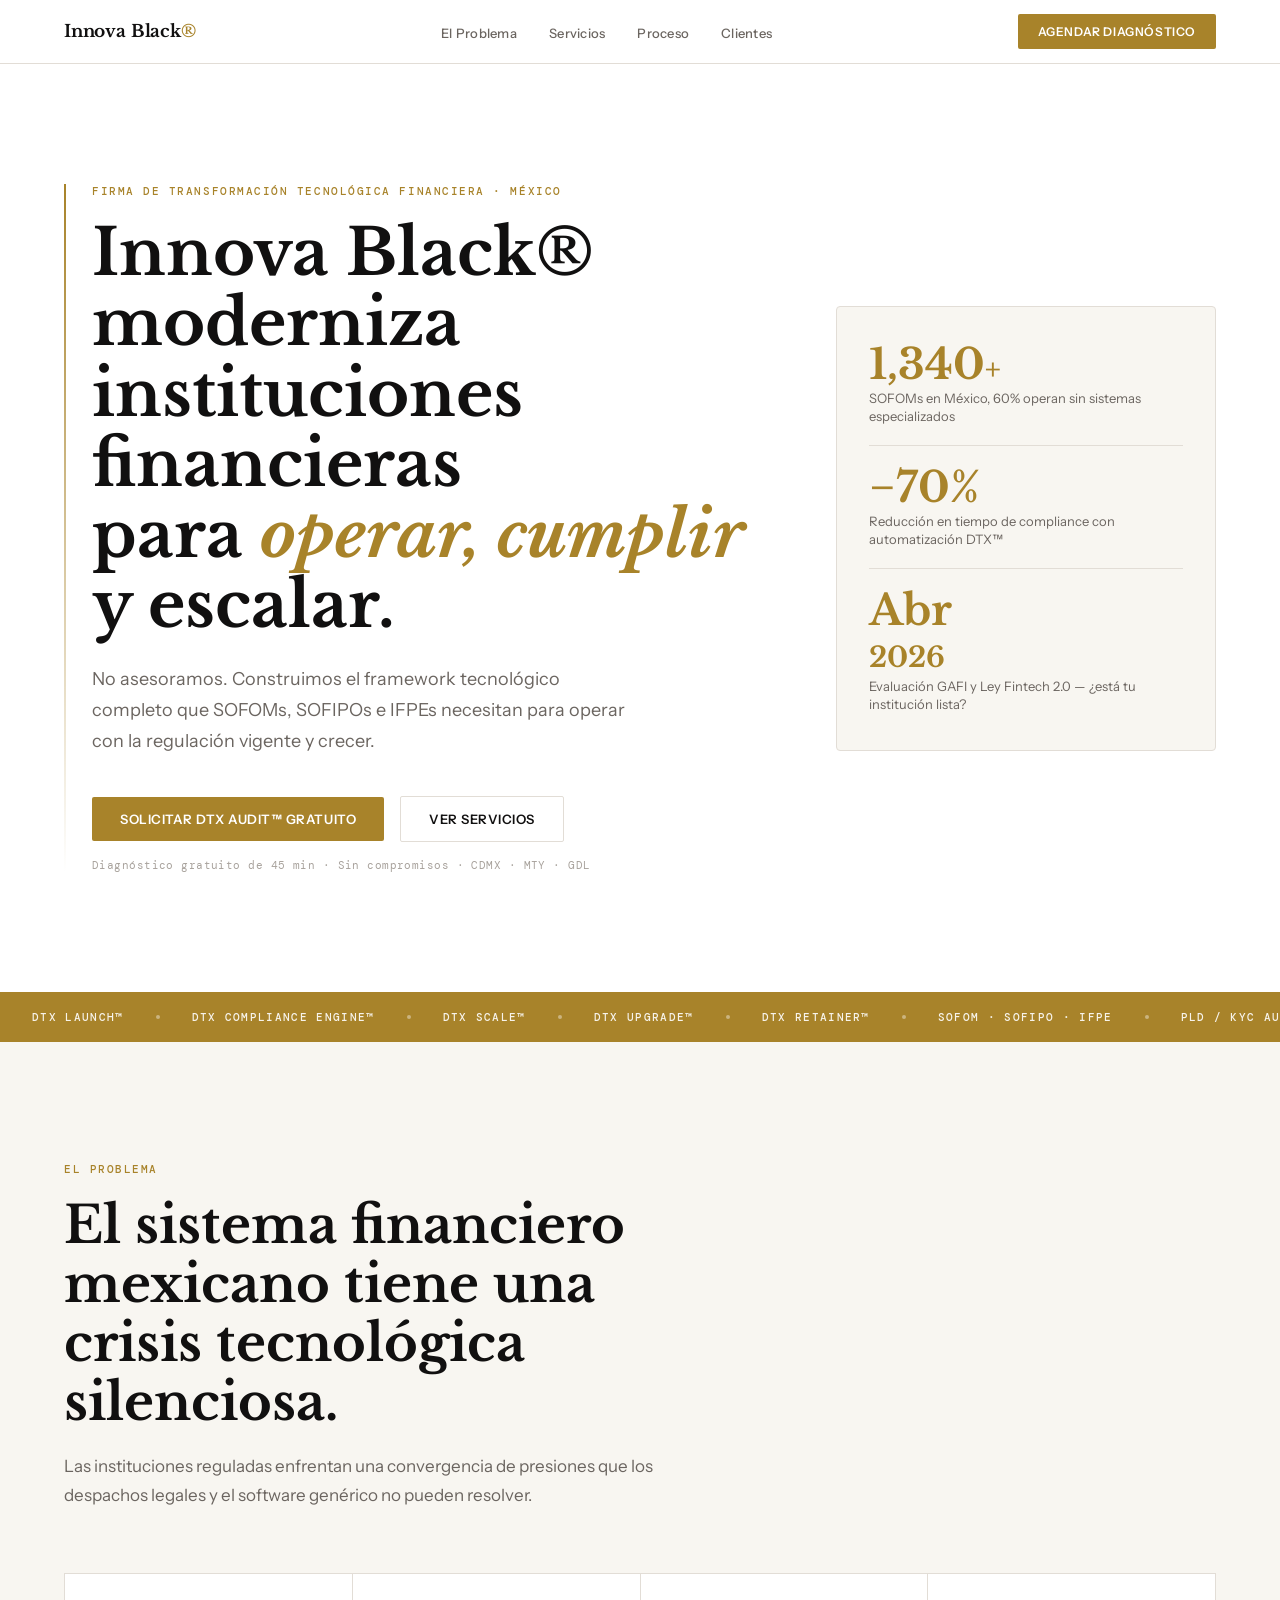
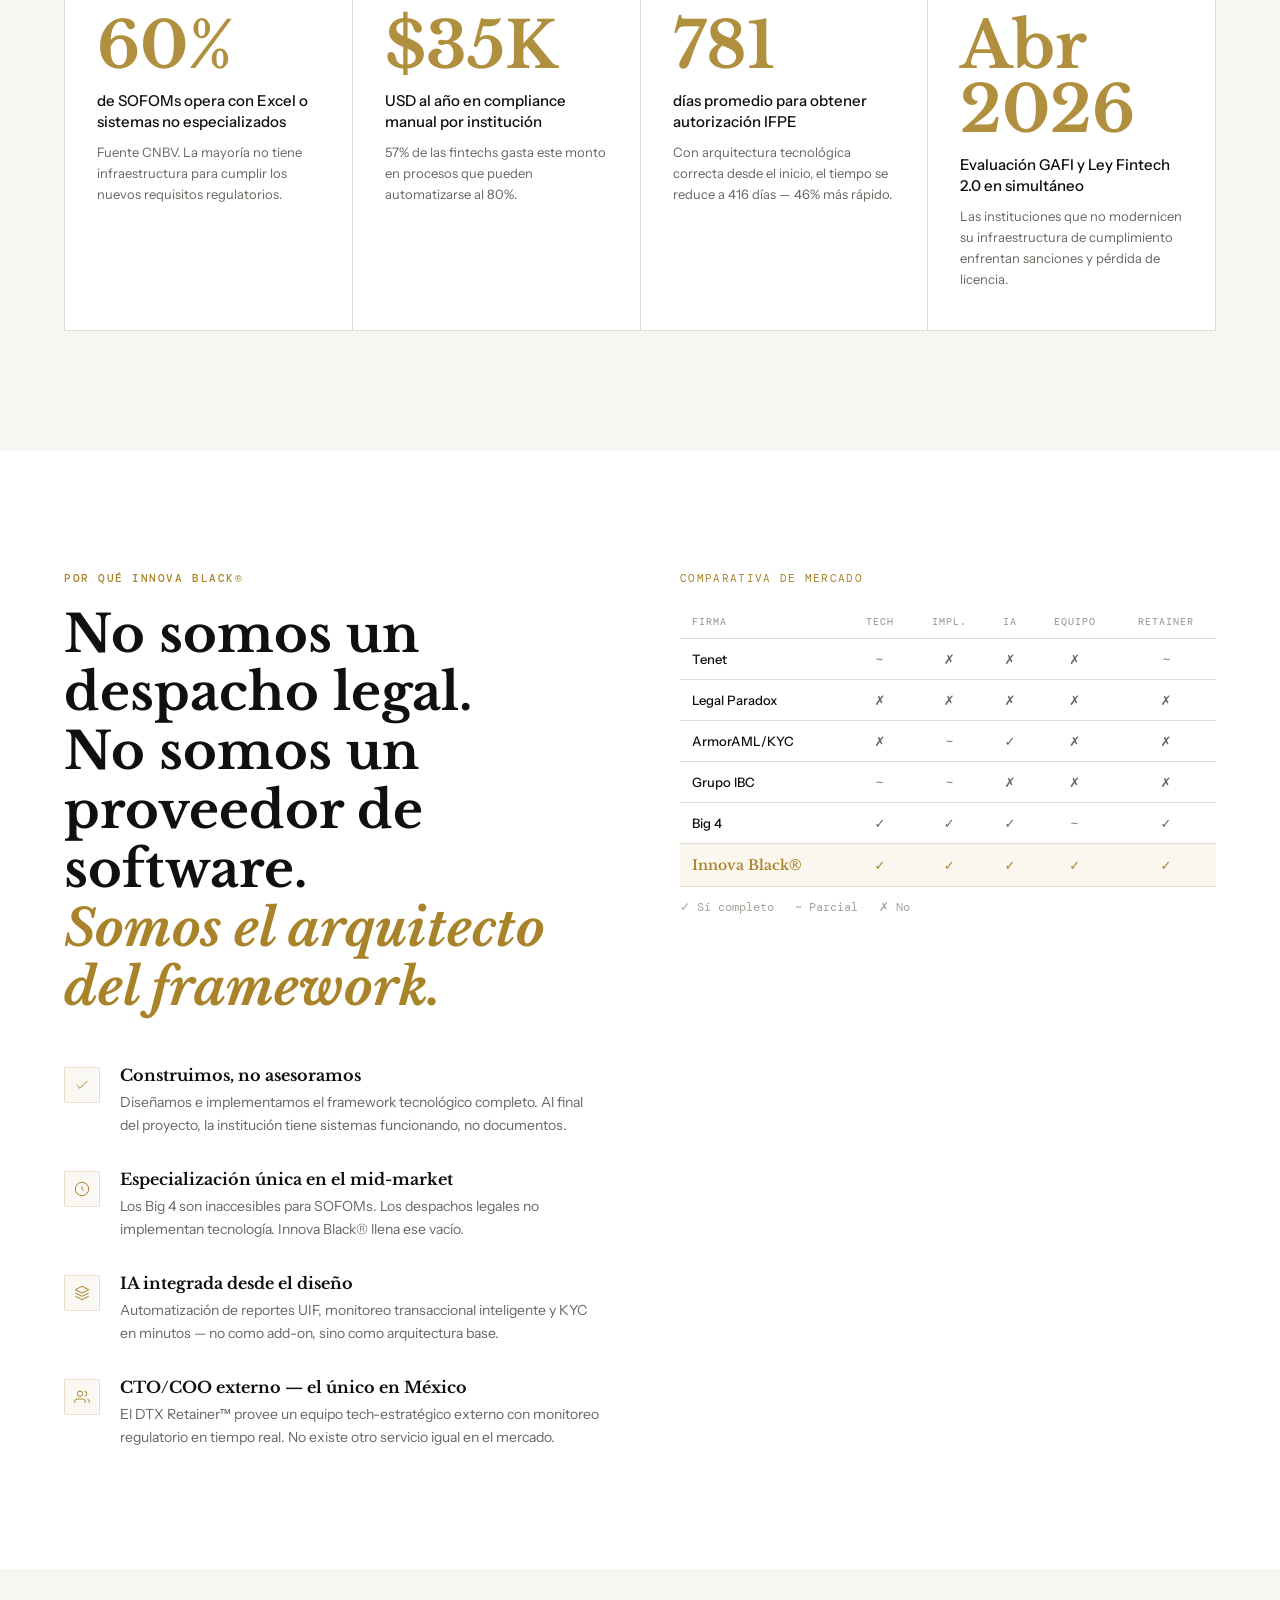
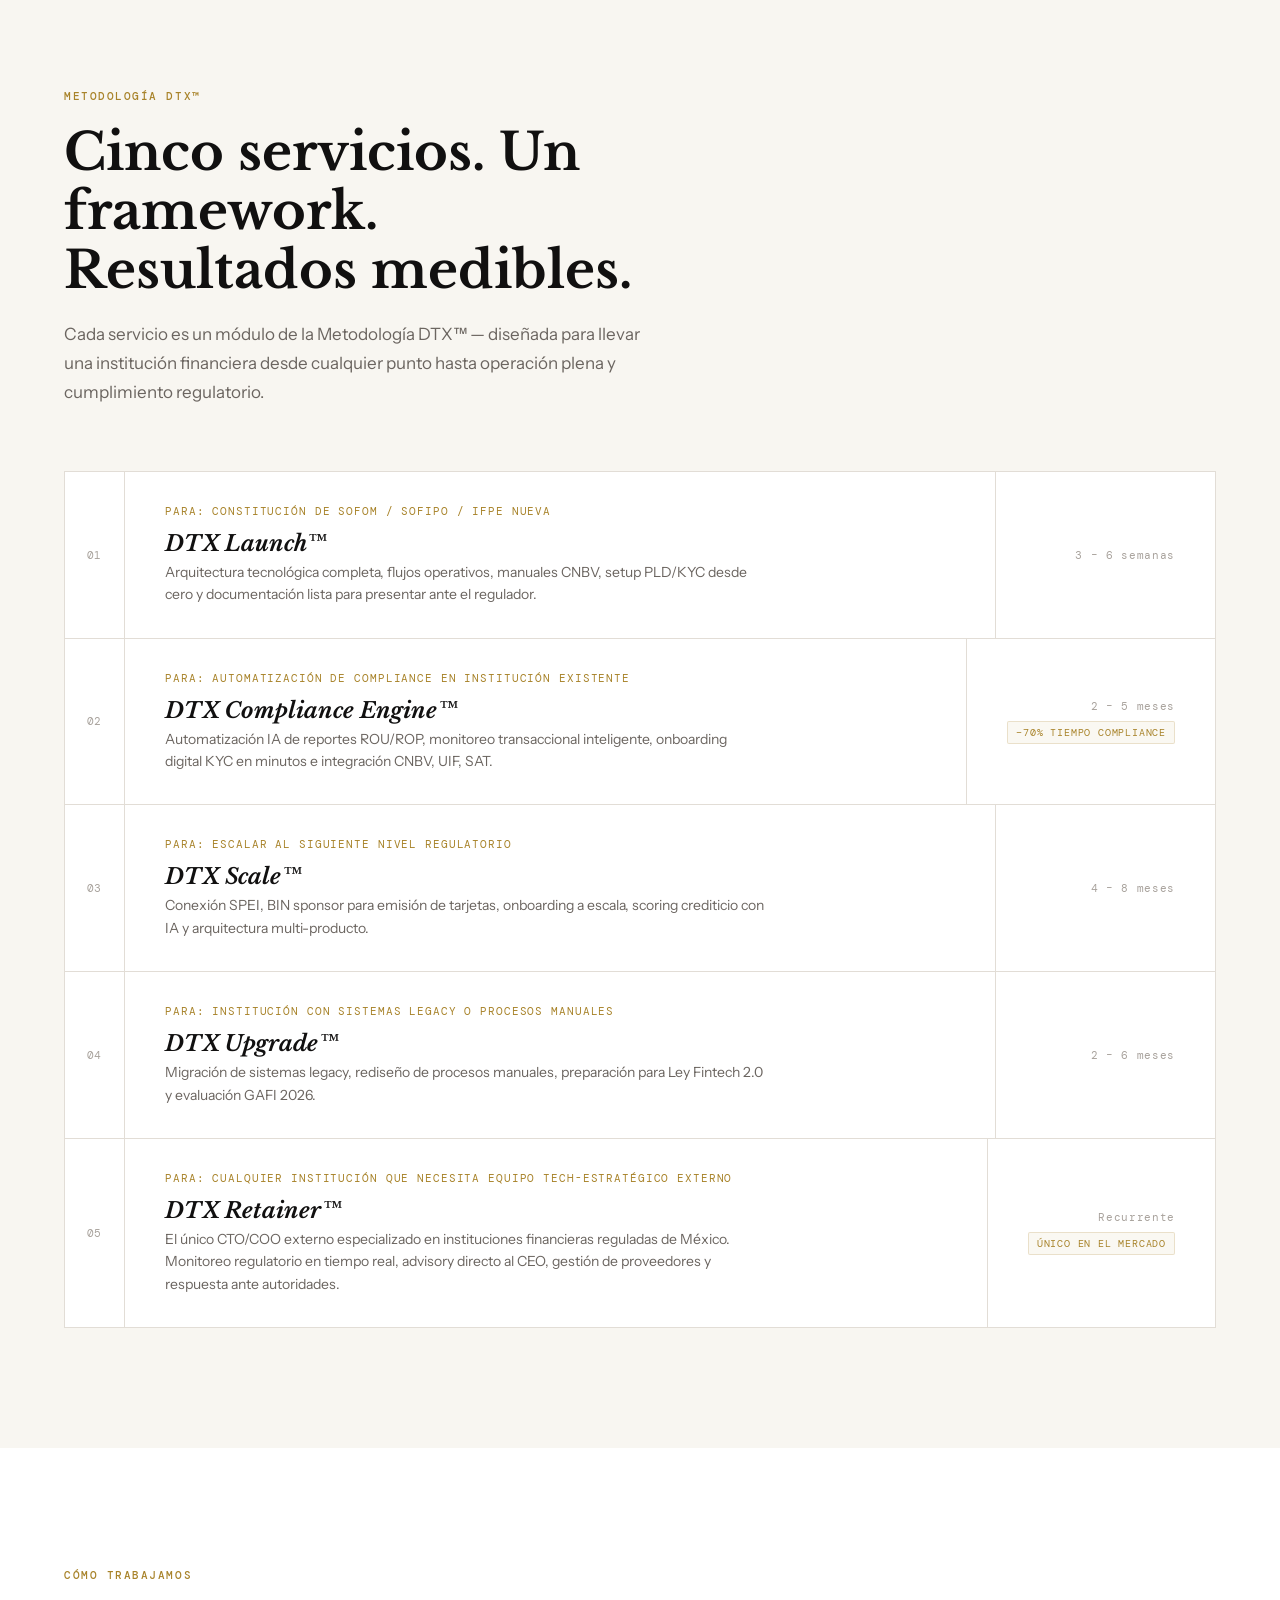
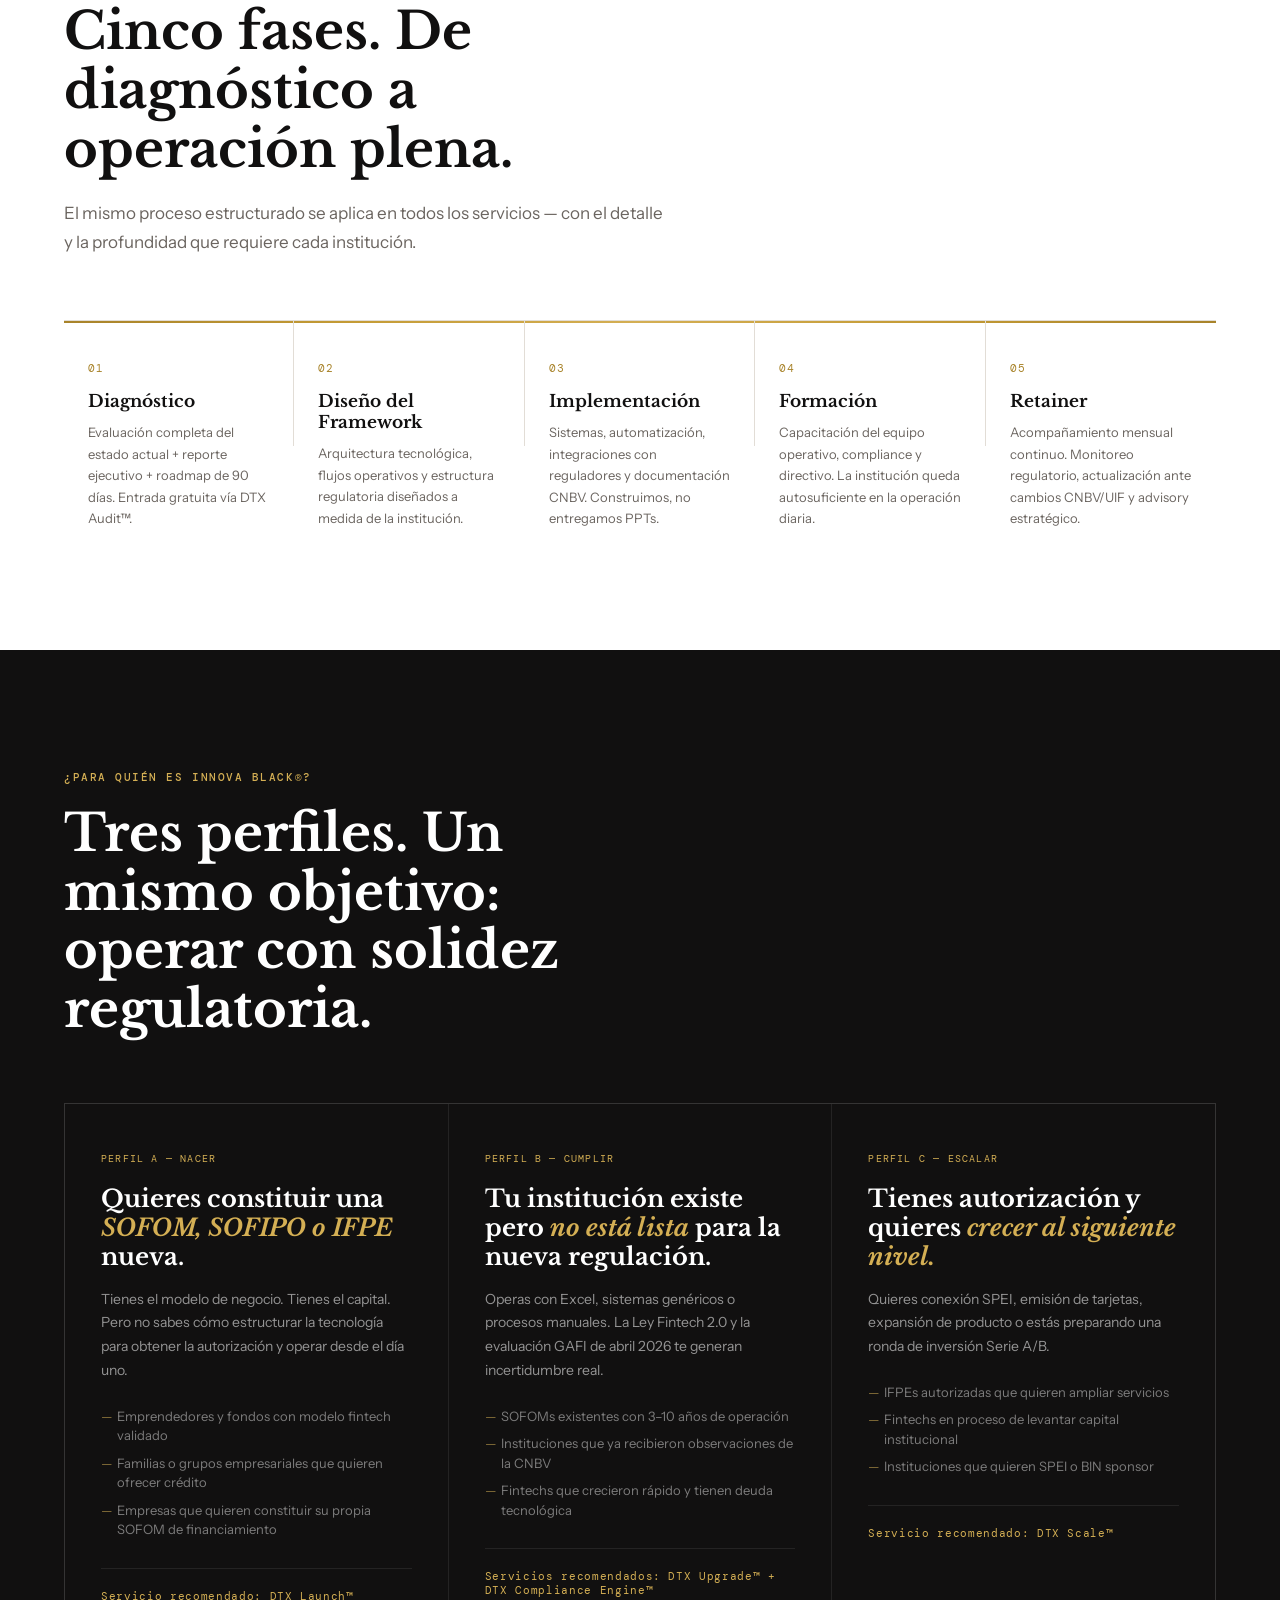
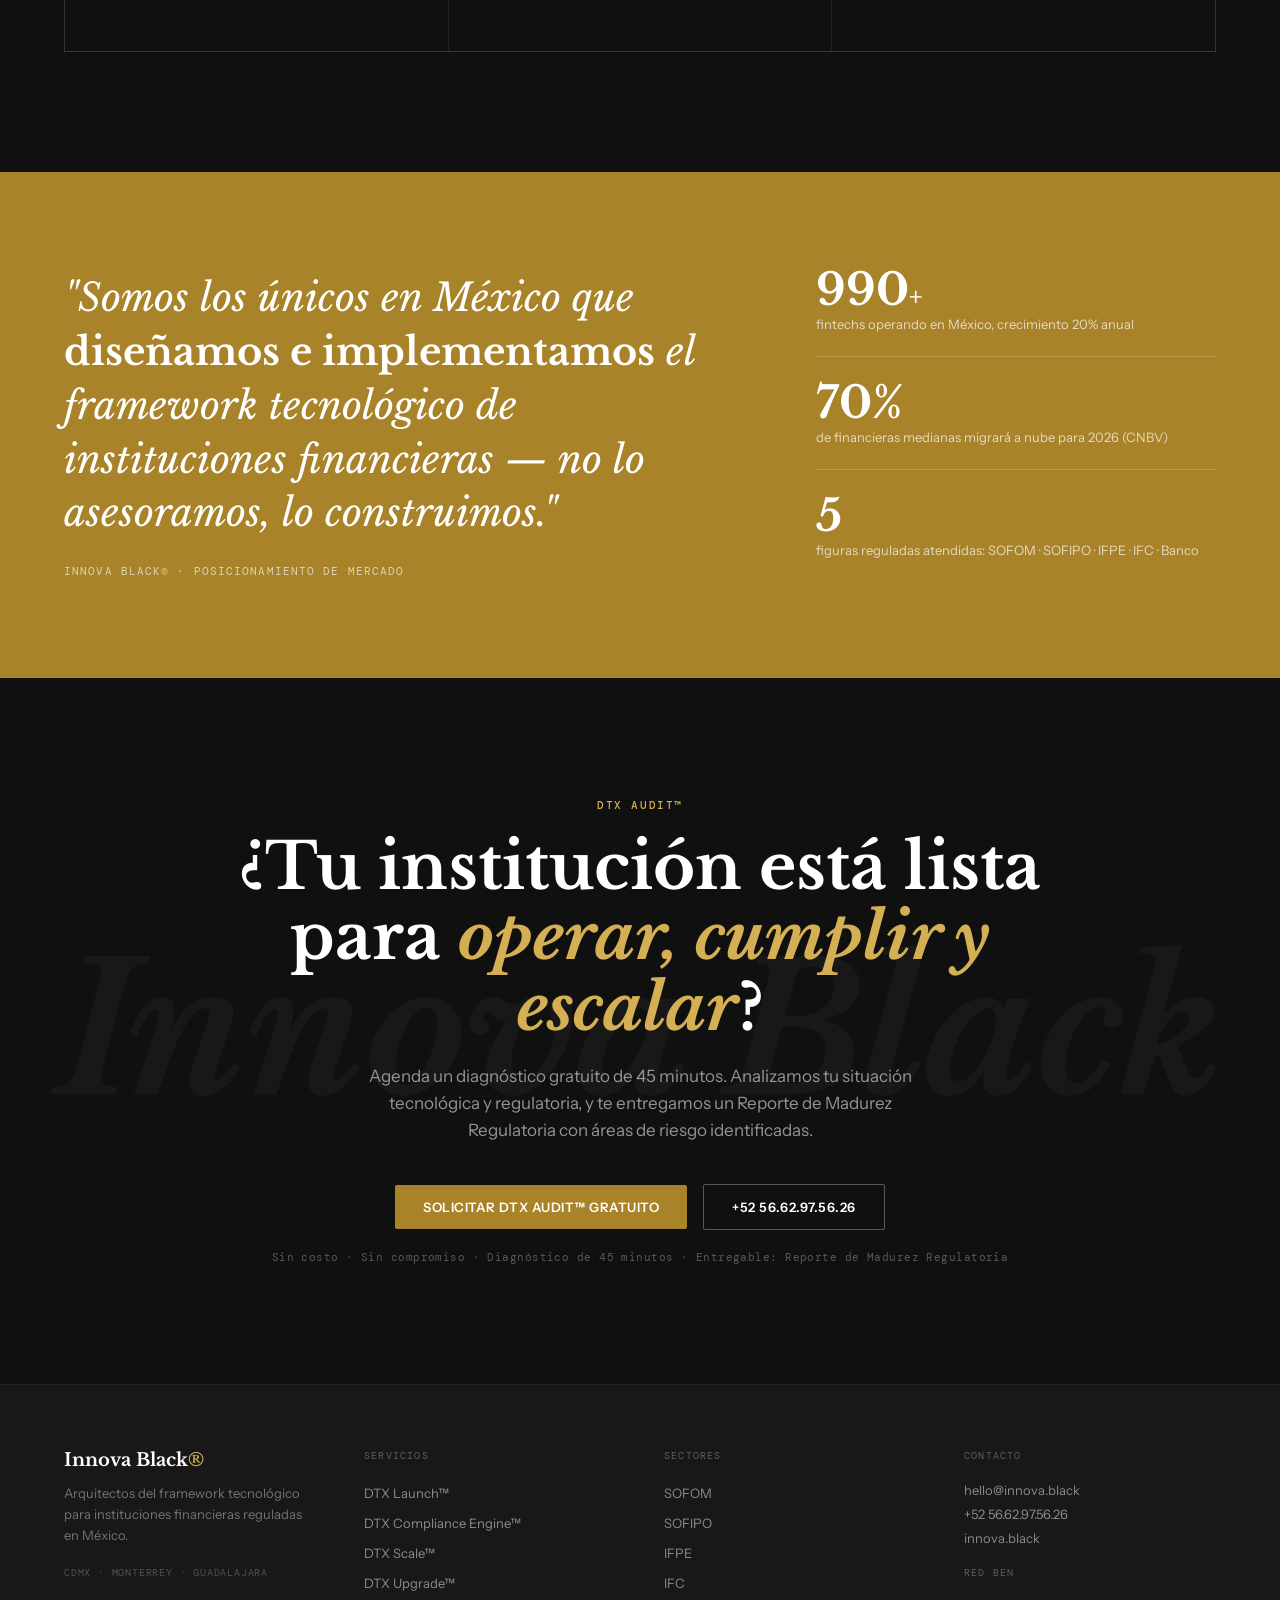
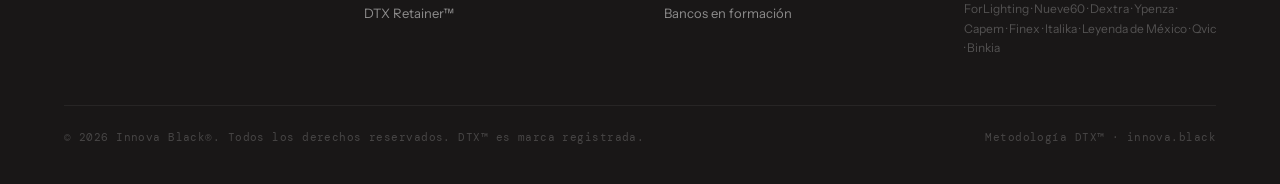
==== index.html @ 7f0f92e8 "fix: re-init repo at correct root — index.html at project root" ====
<!DOCTYPE html>
<html lang="es">
<head>
  <meta charset="UTF-8" />
  <meta name="viewport" content="width=device-width, initial-scale=1.0" />
  <title>Innova Black® — Arquitectos del Framework Tecnológico Financiero</title>
  <meta name="description" content="Innova Black® moderniza instituciones financieras reguladas para operar, cumplir y escalar. SOFOM, SOFIPO, IFPE. México." />
  <link rel="preconnect" href="https://fonts.googleapis.com" />
  <link rel="preconnect" href="https://fonts.gstatic.com" crossorigin />
  <link href="https://fonts.googleapis.com/css2?family=Libre+Baskerville:ital,wght@0,400;0,700;1,400&family=Instrument+Sans:wght@300;400;500;600&family=DM+Mono:wght@400;500&display=swap" rel="stylesheet" />

  <style>
    /* ============================================================
       TOKENS
    ============================================================ */
    :root {
      --white:      #FFFFFF;
      --paper:      #F8F6F1;
      --paper2:     #F0EDE6;
      --ink:        #111010;
      --ink2:       #1E1C1C;
      --muted:      #6B6560;
      --light:      #A8A29C;
      --rule:       #E2DDD6;
      --gold:       #A8832A;
      --gold2:      #C49B35;
      --gold3:      #D4AF54;
      --gold-bg:    #FBF7EE;
      --gold-rule:  rgba(168,131,42,.20);
      --gold-pale:  rgba(168,131,42,.06);
      --neg:        #111010;
      --neg2:       #191717;

      --serif:  'Libre Baskerville', Georgia, serif;
      --sans:   'Instrument Sans', system-ui, sans-serif;
      --mono:   'DM Mono', monospace;

      --pad-x: 64px;
      --pad-y: 120px;
    }

    /* ============================================================
       RESET & BASE
    ============================================================ */
    *, *::before, *::after { box-sizing: border-box; margin: 0; padding: 0; }
    html { scroll-behavior: smooth; }
    body {
      font-family: var(--sans);
      font-weight: 400;
      color: var(--ink);
      background: var(--white);
      -webkit-font-smoothing: antialiased;
      overflow-x: hidden;
    }
    a { color: inherit; text-decoration: none; }
    img { display: block; max-width: 100%; }

    /* ============================================================
       TYPOGRAPHY HELPERS
    ============================================================ */
    .eyebrow {
      font-family: var(--mono);
      font-size: 11px;
      font-weight: 500;
      letter-spacing: .14em;
      text-transform: uppercase;
      color: var(--gold);
      display: block;
      margin-bottom: 20px;
    }
    .s-h2 {
      font-family: var(--serif);
      font-size: clamp(32px, 4vw, 52px);
      font-weight: 700;
      line-height: 1.15;
      color: var(--ink);
      margin-bottom: 20px;
    }
    .s-lead {
      font-size: 17px;
      font-weight: 300;
      line-height: 1.7;
      color: var(--muted);
      max-width: 620px;
    }
    .on-dark .s-h2 { color: var(--white); }
    .on-dark .s-lead { color: rgba(255,255,255,.65); }
    .on-dark .eyebrow { color: var(--gold3); }

    /* ============================================================
       SCROLL REVEAL
    ============================================================ */
    .r {
      opacity: 0;
      transform: translateY(22px);
      transition: opacity .55s ease, transform .55s ease;
    }
    .r.in { opacity: 1; transform: none; }
    .d1 { transition-delay: .08s; }
    .d2 { transition-delay: .16s; }
    .d3 { transition-delay: .24s; }
    .d4 { transition-delay: .32s; }
    .d5 { transition-delay: .40s; }

    /* ============================================================
       BUTTONS
    ============================================================ */
    .btn {
      display: inline-flex;
      align-items: center;
      gap: 8px;
      font-family: var(--sans);
      font-size: 13px;
      font-weight: 600;
      letter-spacing: .04em;
      text-transform: uppercase;
      padding: 14px 28px;
      border-radius: 2px;
      cursor: pointer;
      transition: all .2s ease;
      border: none;
    }
    .btn-gold {
      background: var(--gold);
      color: var(--white);
    }
    .btn-gold:hover { background: var(--gold2); }
    .btn-outline {
      background: transparent;
      color: var(--white);
      border: 1px solid rgba(255,255,255,.3);
    }
    .btn-outline:hover { border-color: var(--gold3); color: var(--gold3); }
    .btn-outline-dark {
      background: transparent;
      color: var(--ink);
      border: 1px solid var(--rule);
    }
    .btn-outline-dark:hover { border-color: var(--gold); color: var(--gold); }

    /* ============================================================
       1. NAV
    ============================================================ */
    #nav {
      position: fixed;
      top: 0; left: 0; right: 0;
      z-index: 100;
      background: rgba(255,255,255,.96);
      backdrop-filter: blur(8px);
      border-bottom: 1px solid var(--rule);
      height: 64px;
      display: flex;
      align-items: center;
      padding: 0 var(--pad-x);
      transition: box-shadow .2s;
    }
    #nav.scrolled { box-shadow: 0 2px 24px rgba(17,16,16,.06); }
    .nav-inner {
      display: flex;
      align-items: center;
      justify-content: space-between;
      width: 100%;
      max-width: 1200px;
      margin: 0 auto;
    }
    .nav-logo {
      font-family: var(--serif);
      font-size: 17px;
      font-weight: 700;
      color: var(--ink);
      letter-spacing: -.01em;
    }
    .nav-logo span { color: var(--gold); }
    .nav-links {
      display: flex;
      align-items: center;
      gap: 32px;
      list-style: none;
    }
    .nav-links a {
      font-size: 13px;
      font-weight: 500;
      color: var(--muted);
      letter-spacing: .02em;
      transition: color .15s;
    }
    .nav-links a:hover { color: var(--ink); }
    .nav-cta {
      font-family: var(--sans);
      font-size: 12px;
      font-weight: 600;
      letter-spacing: .05em;
      text-transform: uppercase;
      color: var(--white);
      background: var(--gold);
      padding: 10px 20px;
      border-radius: 2px;
      transition: background .15s;
    }
    .nav-cta:hover { background: var(--gold2); }
    .nav-hamburger {
      display: none;
      flex-direction: column;
      gap: 5px;
      cursor: pointer;
      padding: 4px;
    }
    .nav-hamburger span {
      display: block;
      width: 22px;
      height: 2px;
      background: var(--ink);
      transition: all .2s;
    }

    /* ============================================================
       2. HERO
    ============================================================ */
    #hero {
      padding: calc(var(--pad-y) + 64px) var(--pad-x) var(--pad-y);
      background: var(--white);
    }
    .hero-inner {
      max-width: 1200px;
      margin: 0 auto;
      display: grid;
      grid-template-columns: 1fr 380px;
      gap: 80px;
      align-items: center;
    }
    .hero-left { position: relative; padding-left: 28px; }
    .hero-line {
      position: absolute;
      left: 0; top: 0; bottom: 0;
      width: 2px;
      background: linear-gradient(to bottom, var(--gold), transparent);
    }
    .hero-h1 {
      font-family: var(--serif);
      font-size: clamp(38px, 5vw, 64px);
      font-weight: 700;
      line-height: 1.1;
      color: var(--ink);
      margin-bottom: 24px;
    }
    .hero-h1 em {
      font-style: italic;
      color: var(--gold);
    }
    .hero-sub {
      font-size: 18px;
      font-weight: 300;
      line-height: 1.7;
      color: var(--muted);
      max-width: 540px;
      margin-bottom: 40px;
    }
    .hero-actions {
      display: flex;
      align-items: center;
      gap: 16px;
      flex-wrap: wrap;
    }
    .hero-footnote {
      margin-top: 16px;
      font-family: var(--mono);
      font-size: 11px;
      color: var(--light);
      letter-spacing: .04em;
    }
    .hero-stats {
      background: var(--paper);
      border: 1px solid var(--rule);
      border-radius: 4px;
      padding: 36px 32px;
      display: flex;
      flex-direction: column;
      gap: 0;
    }
    .stat-row {
      padding: 20px 0;
      border-bottom: 1px solid var(--rule);
    }
    .stat-row:last-child { border-bottom: none; padding-bottom: 0; }
    .stat-row:first-child { padding-top: 0; }
    .stat-num {
      font-family: var(--serif);
      font-size: 42px;
      font-weight: 700;
      color: var(--gold);
      line-height: 1;
      margin-bottom: 4px;
    }
    .stat-label {
      font-size: 13px;
      font-weight: 400;
      color: var(--muted);
      line-height: 1.4;
    }

    /* ============================================================
       3. GOLD BAND
    ============================================================ */
    #gold-band {
      background: var(--gold);
      padding: 18px 0;
      overflow: hidden;
    }
    .marquee-track {
      display: flex;
      gap: 0;
      width: max-content;
      animation: marquee 28s linear infinite;
    }
    .marquee-item {
      display: flex;
      align-items: center;
      gap: 0;
      white-space: nowrap;
    }
    .marquee-text {
      font-family: var(--mono);
      font-size: 11px;
      font-weight: 500;
      letter-spacing: .12em;
      text-transform: uppercase;
      color: rgba(255,255,255,.9);
      padding: 0 32px;
    }
    .marquee-dot {
      width: 4px;
      height: 4px;
      border-radius: 50%;
      background: rgba(255,255,255,.4);
      flex-shrink: 0;
    }
    @keyframes marquee {
      from { transform: translateX(0); }
      to   { transform: translateX(-50%); }
    }

    /* ============================================================
       4. EL PROBLEMA
    ============================================================ */
    #problema {
      padding: var(--pad-y) var(--pad-x);
      background: var(--paper);
    }
    .sec-inner {
      max-width: 1200px;
      margin: 0 auto;
    }
    .sec-header {
      max-width: 600px;
      margin-bottom: 64px;
    }
    .problem-grid {
      display: grid;
      grid-template-columns: repeat(4, 1fr);
      gap: 1px;
      background: var(--rule);
      border: 1px solid var(--rule);
    }
    .problem-card {
      background: var(--white);
      padding: 40px 32px;
      position: relative;
      overflow: hidden;
      transition: background .2s;
    }
    .problem-card::before {
      content: '';
      position: absolute;
      top: 0; left: 0; right: 0;
      height: 2px;
      background: var(--gold);
      transform: scaleX(0);
      transform-origin: left;
      transition: transform .3s ease;
    }
    .problem-card:hover::before { transform: scaleX(1); }
    .problem-card:hover { background: var(--gold-bg); }
    .problem-num {
      font-family: var(--serif);
      font-size: 64px;
      font-weight: 700;
      color: var(--gold);
      line-height: 1;
      margin-bottom: 12px;
      opacity: .9;
    }
    .problem-label {
      font-size: 15px;
      font-weight: 500;
      color: var(--ink);
      line-height: 1.4;
      margin-bottom: 10px;
    }
    .problem-desc {
      font-size: 13px;
      font-weight: 300;
      color: var(--muted);
      line-height: 1.6;
    }

    /* ============================================================
       5. DIFERENCIADOR
    ============================================================ */
    #diferenciador {
      padding: var(--pad-y) var(--pad-x);
      background: var(--white);
    }
    .dif-grid {
      display: grid;
      grid-template-columns: 1fr 1fr;
      gap: 80px;
      align-items: start;
    }
    .dif-points {
      display: flex;
      flex-direction: column;
      gap: 32px;
      margin-top: 48px;
    }
    .dif-point {
      display: flex;
      gap: 20px;
      align-items: flex-start;
    }
    .dif-icon {
      width: 36px;
      height: 36px;
      border: 1px solid var(--gold-rule);
      border-radius: 2px;
      background: var(--gold-pale);
      display: flex;
      align-items: center;
      justify-content: center;
      flex-shrink: 0;
      margin-top: 2px;
    }
    .dif-icon svg { width: 16px; height: 16px; stroke: var(--gold); fill: none; stroke-width: 1.5; }
    .dif-point-title {
      font-family: var(--serif);
      font-size: 16px;
      font-weight: 700;
      color: var(--ink);
      margin-bottom: 6px;
    }
    .dif-point-desc {
      font-size: 14px;
      font-weight: 300;
      color: var(--muted);
      line-height: 1.65;
    }

    /* Comparison table */
    .comp-table-wrap {
      overflow-x: auto;
    }
    .comp-table-label {
      font-family: var(--mono);
      font-size: 11px;
      letter-spacing: .12em;
      text-transform: uppercase;
      color: var(--gold);
      margin-bottom: 20px;
      display: block;
    }
    .comp-table {
      width: 100%;
      border-collapse: collapse;
      font-size: 13px;
    }
    .comp-table th {
      font-family: var(--mono);
      font-size: 10px;
      font-weight: 500;
      letter-spacing: .1em;
      text-transform: uppercase;
      color: var(--light);
      padding: 10px 12px;
      text-align: center;
      border-bottom: 1px solid var(--rule);
    }
    .comp-table th:first-child { text-align: left; }
    .comp-table td {
      padding: 12px 12px;
      text-align: center;
      border-bottom: 1px solid var(--rule);
      color: var(--muted);
      font-size: 13px;
    }
    .comp-table td:first-child {
      text-align: left;
      color: var(--ink);
      font-weight: 500;
      font-size: 13px;
    }
    .comp-table tr.ib-row {
      background: var(--gold-bg);
    }
    .comp-table tr.ib-row td {
      color: var(--gold);
      font-weight: 600;
    }
    .comp-table tr.ib-row td:first-child {
      color: var(--gold);
      font-family: var(--serif);
      font-size: 14px;
    }
    .check { color: var(--gold); font-weight: 700; }
    .cross { color: var(--light); }
    .half { color: #B8A090; }

    /* ============================================================
       6. SERVICIOS
    ============================================================ */
    #servicios {
      padding: var(--pad-y) var(--pad-x);
      background: var(--paper);
    }
    .services-list {
      display: flex;
      flex-direction: column;
      gap: 0;
      border: 1px solid var(--rule);
      margin-top: 56px;
    }
    .service-row {
      display: grid;
      grid-template-columns: 60px 1fr auto;
      gap: 0;
      align-items: stretch;
      border-bottom: 1px solid var(--rule);
      background: var(--white);
      transition: background .2s;
      cursor: default;
      position: relative;
    }
    .service-row:last-child { border-bottom: none; }
    .service-row::before {
      content: '';
      position: absolute;
      top: 0; left: 0; right: 0;
      height: 2px;
      background: var(--gold);
      transform: scaleX(0);
      transform-origin: left;
      transition: transform .3s ease;
    }
    .service-row:hover::before { transform: scaleX(1); }
    .service-row:hover { background: var(--gold-bg); }
    .service-num-col {
      display: flex;
      align-items: center;
      justify-content: center;
      border-right: 1px solid var(--rule);
      padding: 32px 0;
    }
    .service-num {
      font-family: var(--mono);
      font-size: 11px;
      color: var(--light);
      letter-spacing: .08em;
    }
    .service-body {
      padding: 32px 40px;
    }
    .service-name {
      font-family: var(--serif);
      font-size: 22px;
      font-weight: 700;
      font-style: italic;
      color: var(--ink);
      margin-bottom: 4px;
    }
    .service-for {
      font-family: var(--mono);
      font-size: 11px;
      color: var(--gold);
      letter-spacing: .08em;
      text-transform: uppercase;
      margin-bottom: 12px;
    }
    .service-desc {
      font-size: 14px;
      font-weight: 300;
      color: var(--muted);
      line-height: 1.6;
      max-width: 600px;
    }
    .service-price-col {
      display: flex;
      flex-direction: column;
      align-items: flex-end;
      justify-content: center;
      padding: 32px 40px;
      border-left: 1px solid var(--rule);
      min-width: 220px;
    }
    .service-price {
      font-family: var(--serif);
      font-size: 20px;
      font-weight: 700;
      color: var(--ink);
      text-align: right;
      line-height: 1.2;
      margin-bottom: 4px;
    }
    .service-duration {
      font-family: var(--mono);
      font-size: 11px;
      color: var(--light);
      letter-spacing: .06em;
      text-align: right;
    }
    .service-badge {
      font-family: var(--mono);
      font-size: 10px;
      letter-spacing: .08em;
      text-transform: uppercase;
      background: var(--gold-pale);
      color: var(--gold);
      border: 1px solid var(--gold-rule);
      padding: 4px 8px;
      border-radius: 2px;
      margin-top: 8px;
      display: inline-block;
    }

    /* ============================================================
       7. PROCESO
    ============================================================ */
    #proceso {
      padding: var(--pad-y) var(--pad-x);
      background: var(--white);
    }
    .proceso-steps {
      display: grid;
      grid-template-columns: repeat(5, 1fr);
      gap: 0;
      margin-top: 64px;
      border-top: 1px solid var(--rule);
      position: relative;
    }
    .proceso-steps::before {
      content: '';
      position: absolute;
      top: 0; left: 0; right: 0;
      height: 2px;
      background: linear-gradient(to right, var(--gold), var(--gold2), var(--gold3), var(--gold2), var(--gold));
    }
    .paso {
      padding: 40px 24px 0;
      position: relative;
    }
    .paso::after {
      content: '';
      position: absolute;
      top: 0; right: 0;
      width: 1px;
      height: 60%;
      background: var(--rule);
    }
    .paso:last-child::after { display: none; }
    .paso-num {
      font-family: var(--mono);
      font-size: 11px;
      color: var(--gold);
      letter-spacing: .1em;
      margin-bottom: 16px;
      display: block;
    }
    .paso-title {
      font-family: var(--serif);
      font-size: 17px;
      font-weight: 700;
      color: var(--ink);
      margin-bottom: 10px;
    }
    .paso-desc {
      font-size: 13px;
      font-weight: 300;
      color: var(--muted);
      line-height: 1.65;
    }

    /* ============================================================
       8. CLIENTES
    ============================================================ */
    #clientes {
      padding: var(--pad-y) var(--pad-x);
      background: var(--neg);
    }
    .clients-grid {
      display: grid;
      grid-template-columns: repeat(3, 1fr);
      gap: 1px;
      background: rgba(255,255,255,.08);
      margin-top: 56px;
      border: 1px solid rgba(255,255,255,.08);
    }
    .client-card {
      background: var(--neg);
      padding: 48px 36px;
      position: relative;
      overflow: hidden;
      transition: background .2s;
    }
    .client-card::before {
      content: '';
      position: absolute;
      top: 0; left: 0; right: 0;
      height: 2px;
      background: var(--gold);
      transform: scaleX(0);
      transform-origin: left;
      transition: transform .3s ease;
    }
    .client-card:hover::before { transform: scaleX(1); }
    .client-card:hover { background: #171515; }
    .client-tag {
      font-family: var(--mono);
      font-size: 10px;
      letter-spacing: .12em;
      text-transform: uppercase;
      color: var(--gold3);
      margin-bottom: 20px;
      display: block;
    }
    .client-h3 {
      font-family: var(--serif);
      font-size: 24px;
      font-weight: 700;
      color: var(--white);
      line-height: 1.2;
      margin-bottom: 16px;
    }
    .client-h3 em { font-style: italic; color: var(--gold3); }
    .client-desc {
      font-size: 14px;
      font-weight: 300;
      color: rgba(255,255,255,.55);
      line-height: 1.7;
      margin-bottom: 24px;
    }
    .client-list {
      list-style: none;
      display: flex;
      flex-direction: column;
      gap: 8px;
    }
    .client-list li {
      font-size: 13px;
      font-weight: 400;
      color: rgba(255,255,255,.45);
      padding-left: 16px;
      position: relative;
      line-height: 1.5;
    }
    .client-list li::before {
      content: '—';
      position: absolute;
      left: 0;
      color: var(--gold3);
      opacity: .6;
    }
    .client-service {
      margin-top: 28px;
      padding-top: 20px;
      border-top: 1px solid rgba(255,255,255,.08);
      font-family: var(--mono);
      font-size: 11px;
      color: var(--gold3);
      letter-spacing: .06em;
    }

    /* ============================================================
       9. PULL QUOTE
    ============================================================ */
    #pullquote {
      padding: 96px var(--pad-x);
      background: var(--gold);
    }
    .quote-inner {
      max-width: 1200px;
      margin: 0 auto;
      display: grid;
      grid-template-columns: 1fr 400px;
      gap: 80px;
      align-items: center;
    }
    .quote-text {
      font-family: var(--serif);
      font-size: clamp(24px, 3vw, 40px);
      font-weight: 400;
      font-style: italic;
      color: var(--white);
      line-height: 1.4;
    }
    .quote-text strong { font-weight: 700; font-style: normal; }
    .quote-author {
      margin-top: 24px;
      font-family: var(--mono);
      font-size: 11px;
      letter-spacing: .1em;
      text-transform: uppercase;
      color: rgba(255,255,255,.65);
    }
    .quote-stats {
      display: flex;
      flex-direction: column;
      gap: 0;
    }
    .qstat {
      padding: 24px 0;
      border-bottom: 1px solid rgba(255,255,255,.2);
    }
    .qstat:last-child { border-bottom: none; }
    .qstat:first-child { padding-top: 0; }
    .qstat-num {
      font-family: var(--serif);
      font-size: 44px;
      font-weight: 700;
      color: var(--white);
      line-height: 1;
      margin-bottom: 4px;
    }
    .qstat-label {
      font-size: 13px;
      color: rgba(255,255,255,.7);
      font-weight: 300;
    }

    /* ============================================================
       10. CTA
    ============================================================ */
    #cta {
      padding: var(--pad-y) var(--pad-x);
      background: var(--neg);
      position: relative;
      overflow: hidden;
    }
    .cta-ghost {
      position: absolute;
      left: 50%;
      top: 50%;
      transform: translate(-50%, -50%);
      font-family: var(--serif);
      font-size: clamp(80px, 14vw, 220px);
      font-weight: 700;
      font-style: italic;
      color: var(--white);
      opacity: .03;
      white-space: nowrap;
      pointer-events: none;
      user-select: none;
    }
    .cta-inner {
      max-width: 900px;
      margin: 0 auto;
      text-align: center;
      position: relative;
      z-index: 1;
    }
    .cta-h2 {
      font-family: var(--serif);
      font-size: clamp(36px, 5vw, 64px);
      font-weight: 700;
      color: var(--white);
      line-height: 1.1;
      margin-bottom: 20px;
    }
    .cta-h2 em { font-style: italic; color: var(--gold3); }
    .cta-sub {
      font-size: 17px;
      font-weight: 300;
      color: rgba(255,255,255,.55);
      line-height: 1.6;
      max-width: 560px;
      margin: 0 auto 40px;
    }
    .cta-actions {
      display: flex;
      align-items: center;
      justify-content: center;
      gap: 16px;
      flex-wrap: wrap;
    }
    .cta-note {
      margin-top: 20px;
      font-family: var(--mono);
      font-size: 11px;
      color: rgba(255,255,255,.3);
      letter-spacing: .04em;
    }

    /* ============================================================
       11. FOOTER
    ============================================================ */
    #footer {
      padding: 64px var(--pad-x) 40px;
      background: var(--neg2);
      border-top: 1px solid rgba(255,255,255,.06);
    }
    .footer-top {
      max-width: 1200px;
      margin: 0 auto;
      display: grid;
      grid-template-columns: 1fr 1fr 1fr 1fr;
      gap: 48px;
      padding-bottom: 48px;
      border-bottom: 1px solid rgba(255,255,255,.06);
    }
    .footer-logo {
      font-family: var(--serif);
      font-size: 18px;
      font-weight: 700;
      color: var(--white);
      margin-bottom: 12px;
    }
    .footer-logo span { color: var(--gold3); }
    .footer-tagline {
      font-size: 13px;
      font-weight: 300;
      color: rgba(255,255,255,.4);
      line-height: 1.6;
      margin-bottom: 20px;
    }
    .footer-cities {
      font-family: var(--mono);
      font-size: 10px;
      color: rgba(255,255,255,.25);
      letter-spacing: .08em;
      text-transform: uppercase;
    }
    .footer-col-title {
      font-family: var(--mono);
      font-size: 10px;
      letter-spacing: .12em;
      text-transform: uppercase;
      color: rgba(255,255,255,.3);
      margin-bottom: 20px;
    }
    .footer-links {
      list-style: none;
      display: flex;
      flex-direction: column;
      gap: 10px;
    }
    .footer-links a {
      font-size: 13px;
      font-weight: 300;
      color: rgba(255,255,255,.5);
      transition: color .15s;
    }
    .footer-links a:hover { color: var(--gold3); }
    .footer-contact a {
      display: block;
      font-size: 13px;
      font-weight: 300;
      color: rgba(255,255,255,.5);
      margin-bottom: 8px;
      transition: color .15s;
    }
    .footer-contact a:hover { color: var(--gold3); }
    .footer-bottom {
      max-width: 1200px;
      margin: 24px auto 0;
      display: flex;
      align-items: center;
      justify-content: space-between;
    }
    .footer-copy {
      font-family: var(--mono);
      font-size: 11px;
      color: rgba(255,255,255,.2);
      letter-spacing: .04em;
    }

    /* ============================================================
       MOBILE NAV
    ============================================================ */
    .mobile-menu {
      display: none;
      position: fixed;
      top: 64px; left: 0; right: 0;
      background: var(--white);
      border-bottom: 1px solid var(--rule);
      padding: 24px var(--pad-x);
      z-index: 99;
      flex-direction: column;
      gap: 20px;
    }
    .mobile-menu.open { display: flex; }
    .mobile-menu a {
      font-size: 15px;
      font-weight: 500;
      color: var(--ink);
      padding: 8px 0;
      border-bottom: 1px solid var(--rule);
    }

    /* ============================================================
       RESPONSIVE
    ============================================================ */
    @media (max-width: 1024px) {
      :root { --pad-x: 40px; --pad-y: 96px; }
      .hero-inner { grid-template-columns: 1fr; gap: 48px; }
      .hero-stats { display: grid; grid-template-columns: repeat(3, 1fr); }
      .stat-row { padding: 0 20px; border-bottom: none; border-right: 1px solid var(--rule); }
      .stat-row:last-child { border-right: none; }
      .problem-grid { grid-template-columns: repeat(2, 1fr); }
      .dif-grid { grid-template-columns: 1fr; gap: 48px; }
      .proceso-steps { grid-template-columns: repeat(3, 1fr); }
      .clients-grid { grid-template-columns: 1fr; }
      .quote-inner { grid-template-columns: 1fr; gap: 48px; }
      .footer-top { grid-template-columns: 1fr 1fr; gap: 40px; }
    }

    @media (max-width: 768px) {
      :root { --pad-x: 28px; --pad-y: 80px; }
      .nav-links, .nav-cta { display: none; }
      .nav-hamburger { display: flex; }
      .hero-stats { grid-template-columns: 1fr; }
      .stat-row { padding: 16px 0; border-right: none; border-bottom: 1px solid var(--rule); }
      .problem-grid { grid-template-columns: 1fr; }
      .proceso-steps { grid-template-columns: 1fr 1fr; }
      .paso::after { display: none; }
      .service-row { grid-template-columns: 1fr; }
      .service-num-col { display: none; }
      .service-price-col { border-left: none; border-top: 1px solid var(--rule); align-items: flex-start; }
      .footer-top { grid-template-columns: 1fr; }
      .footer-bottom { flex-direction: column; gap: 12px; text-align: center; }
      .quote-stats { display: grid; grid-template-columns: repeat(3, 1fr); }
      .qstat { padding: 0 16px; border-bottom: none; border-right: 1px solid rgba(255,255,255,.2); }
      .qstat:last-child { border-right: none; }
    }
  </style>
</head>
<body>

  <!-- ============================================================
       1. NAV
  ============================================================ -->
  <nav id="nav">
    <div class="nav-inner">
      <a href="#" class="nav-logo">Innova Black<span>®</span></a>
      <ul class="nav-links">
        <li><a href="#problema">El Problema</a></li>
        <li><a href="#servicios">Servicios</a></li>
        <li><a href="#proceso">Proceso</a></li>
        <li><a href="#clientes">Clientes</a></li>
      </ul>
      <a href="#cta" class="nav-cta">Agendar Diagnóstico</a>
      <div class="nav-hamburger" id="hamburger" aria-label="Menú">
        <span></span><span></span><span></span>
      </div>
    </div>
  </nav>

  <!-- Mobile menu -->
  <div class="mobile-menu" id="mobile-menu">
    <a href="#problema" class="mobile-link">El Problema</a>
    <a href="#servicios" class="mobile-link">Servicios</a>
    <a href="#proceso" class="mobile-link">Proceso</a>
    <a href="#clientes" class="mobile-link">Clientes</a>
    <a href="#cta" class="mobile-link" style="color:var(--gold);font-weight:600;">Agendar Diagnóstico</a>
  </div>

  <!-- ============================================================
       2. HERO
  ============================================================ -->
  <section id="hero">
    <div class="hero-inner">
      <div class="hero-left">
        <div class="hero-line"></div>
        <span class="eyebrow r">Firma de transformación tecnológica financiera · México</span>
        <h1 class="hero-h1 r d1">
          Innova Black® moderniza<br />
          instituciones financieras<br />
          para <em>operar, cumplir</em><br />
          y escalar.
        </h1>
        <p class="hero-sub r d2">
          No asesoramos. Construimos el framework tecnológico completo
          que SOFOMs, SOFIPOs e IFPEs necesitan para operar con la
          regulación vigente y crecer.
        </p>
        <div class="hero-actions r d3">
          <a href="#cta" class="btn btn-gold">Solicitar DTX Audit™ gratuito</a>
          <a href="#servicios" class="btn btn-outline-dark">Ver servicios</a>
        </div>
        <p class="hero-footnote r d4">Diagnóstico gratuito de 45 min · Sin compromisos · CDMX · MTY · GDL</p>
      </div>

      <div class="hero-stats r d2">
        <div class="stat-row">
          <div class="stat-num">1,340<span style="font-size:28px">+</span></div>
          <div class="stat-label">SOFOMs en México, 60% operan sin sistemas especializados</div>
        </div>
        <div class="stat-row">
          <div class="stat-num">−70%</div>
          <div class="stat-label">Reducción en tiempo de compliance con automatización DTX™</div>
        </div>
        <div class="stat-row">
          <div class="stat-num">Abr<br /><span style="font-size:28px">2026</span></div>
          <div class="stat-label">Evaluación GAFI y Ley Fintech 2.0 — ¿está tu institución lista?</div>
        </div>
      </div>
    </div>
  </section>

  <!-- ============================================================
       3. GOLD BAND
  ============================================================ -->
  <div id="gold-band" aria-hidden="true">
    <div class="marquee-track">
      <!-- First copy -->
      <div class="marquee-item"><span class="marquee-text">DTX Launch™</span><div class="marquee-dot"></div></div>
      <div class="marquee-item"><span class="marquee-text">DTX Compliance Engine™</span><div class="marquee-dot"></div></div>
      <div class="marquee-item"><span class="marquee-text">DTX Scale™</span><div class="marquee-dot"></div></div>
      <div class="marquee-item"><span class="marquee-text">DTX Upgrade™</span><div class="marquee-dot"></div></div>
      <div class="marquee-item"><span class="marquee-text">DTX Retainer™</span><div class="marquee-dot"></div></div>
      <div class="marquee-item"><span class="marquee-text">SOFOM · SOFIPO · IFPE</span><div class="marquee-dot"></div></div>
      <div class="marquee-item"><span class="marquee-text">PLD / KYC Automatizado</span><div class="marquee-dot"></div></div>
      <div class="marquee-item"><span class="marquee-text">Ley Fintech 2.0</span><div class="marquee-dot"></div></div>
      <div class="marquee-item"><span class="marquee-text">Cumplimiento GAFI</span><div class="marquee-dot"></div></div>
      <div class="marquee-item"><span class="marquee-text">CNBV · UIF · Banxico</span><div class="marquee-dot"></div></div>
      <!-- Duplicate for seamless loop -->
      <div class="marquee-item"><span class="marquee-text">DTX Launch™</span><div class="marquee-dot"></div></div>
      <div class="marquee-item"><span class="marquee-text">DTX Compliance Engine™</span><div class="marquee-dot"></div></div>
      <div class="marquee-item"><span class="marquee-text">DTX Scale™</span><div class="marquee-dot"></div></div>
      <div class="marquee-item"><span class="marquee-text">DTX Upgrade™</span><div class="marquee-dot"></div></div>
      <div class="marquee-item"><span class="marquee-text">DTX Retainer™</span><div class="marquee-dot"></div></div>
      <div class="marquee-item"><span class="marquee-text">SOFOM · SOFIPO · IFPE</span><div class="marquee-dot"></div></div>
      <div class="marquee-item"><span class="marquee-text">PLD / KYC Automatizado</span><div class="marquee-dot"></div></div>
      <div class="marquee-item"><span class="marquee-text">Ley Fintech 2.0</span><div class="marquee-dot"></div></div>
      <div class="marquee-item"><span class="marquee-text">Cumplimiento GAFI</span><div class="marquee-dot"></div></div>
      <div class="marquee-item"><span class="marquee-text">CNBV · UIF · Banxico</span><div class="marquee-dot"></div></div>
    </div>
  </div>

  <!-- ============================================================
       4. EL PROBLEMA
  ============================================================ -->
  <section id="problema">
    <div class="sec-inner">
      <div class="sec-header">
        <span class="eyebrow r">El Problema</span>
        <h2 class="s-h2 r d1">El sistema financiero mexicano tiene una crisis tecnológica silenciosa.</h2>
        <p class="s-lead r d2">Las instituciones reguladas enfrentan una convergencia de presiones que los despachos legales y el software genérico no pueden resolver.</p>
      </div>
      <div class="problem-grid">
        <div class="problem-card r">
          <div class="problem-num">60%</div>
          <div class="problem-label">de SOFOMs opera con Excel o sistemas no especializados</div>
          <div class="problem-desc">Fuente CNBV. La mayoría no tiene infraestructura para cumplir los nuevos requisitos regulatorios.</div>
        </div>
        <div class="problem-card r d1">
          <div class="problem-num">$35K</div>
          <div class="problem-label">USD al año en compliance manual por institución</div>
          <div class="problem-desc">57% de las fintechs gasta este monto en procesos que pueden automatizarse al 80%.</div>
        </div>
        <div class="problem-card r d2">
          <div class="problem-num">781</div>
          <div class="problem-label">días promedio para obtener autorización IFPE</div>
          <div class="problem-desc">Con arquitectura tecnológica correcta desde el inicio, el tiempo se reduce a 416 días — 46% más rápido.</div>
        </div>
        <div class="problem-card r d3">
          <div class="problem-num">Abr<br />2026</div>
          <div class="problem-label">Evaluación GAFI y Ley Fintech 2.0 en simultáneo</div>
          <div class="problem-desc">Las instituciones que no modernicen su infraestructura de cumplimiento enfrentan sanciones y pérdida de licencia.</div>
        </div>
      </div>
    </div>
  </section>

  <!-- ============================================================
       5. DIFERENCIADOR
  ============================================================ -->
  <section id="diferenciador">
    <div class="sec-inner">
      <div class="dif-grid">
        <div>
          <span class="eyebrow r">Por qué Innova Black®</span>
          <h2 class="s-h2 r d1">No somos un despacho legal.<br />No somos un proveedor de software.<br /><em style="color:var(--gold);font-style:italic">Somos el arquitecto del framework.</em></h2>
          <div class="dif-points">
            <div class="dif-point r d1">
              <div class="dif-icon">
                <svg viewBox="0 0 24 24"><polyline points="20 6 9 17 4 12"/></svg>
              </div>
              <div>
                <div class="dif-point-title">Construimos, no asesoramos</div>
                <div class="dif-point-desc">Diseñamos e implementamos el framework tecnológico completo. Al final del proyecto, la institución tiene sistemas funcionando, no documentos.</div>
              </div>
            </div>
            <div class="dif-point r d2">
              <div class="dif-icon">
                <svg viewBox="0 0 24 24"><circle cx="12" cy="12" r="10"/><path d="M12 8v4l3 3"/></svg>
              </div>
              <div>
                <div class="dif-point-title">Especialización única en el mid-market</div>
                <div class="dif-point-desc">Los Big 4 son inaccesibles para SOFOMs. Los despachos legales no implementan tecnología. Innova Black® llena ese vacío.</div>
              </div>
            </div>
            <div class="dif-point r d3">
              <div class="dif-icon">
                <svg viewBox="0 0 24 24"><path d="M12 2L2 7l10 5 10-5-10-5z"/><path d="M2 17l10 5 10-5"/><path d="M2 12l10 5 10-5"/></svg>
              </div>
              <div>
                <div class="dif-point-title">IA integrada desde el diseño</div>
                <div class="dif-point-desc">Automatización de reportes UIF, monitoreo transaccional inteligente y KYC en minutos — no como add-on, sino como arquitectura base.</div>
              </div>
            </div>
            <div class="dif-point r d4">
              <div class="dif-icon">
                <svg viewBox="0 0 24 24"><path d="M17 21v-2a4 4 0 0 0-4-4H5a4 4 0 0 0-4 4v2"/><circle cx="9" cy="7" r="4"/><path d="M23 21v-2a4 4 0 0 0-3-3.87"/><path d="M16 3.13a4 4 0 0 1 0 7.75"/></svg>
              </div>
              <div>
                <div class="dif-point-title">CTO/COO externo — el único en México</div>
                <div class="dif-point-desc">El DTX Retainer™ provee un equipo tech-estratégico externo con monitoreo regulatorio en tiempo real. No existe otro servicio igual en el mercado.</div>
              </div>
            </div>
          </div>
        </div>

        <div class="r d2">
          <span class="comp-table-label">Comparativa de mercado</span>
          <div class="comp-table-wrap">
            <table class="comp-table">
              <thead>
                <tr>
                  <th>Firma</th>
                  <th>Tech</th>
                  <th>Impl.</th>
                  <th>IA</th>
                  <th>Equipo</th>
                  <th>Retainer</th>
                </tr>
              </thead>
              <tbody>
                <tr>
                  <td>Tenet</td>
                  <td class="half">~</td>
                  <td class="cross">✗</td>
                  <td class="cross">✗</td>
                  <td class="cross">✗</td>
                  <td class="half">~</td>
                </tr>
                <tr>
                  <td>Legal Paradox</td>
                  <td class="cross">✗</td>
                  <td class="cross">✗</td>
                  <td class="cross">✗</td>
                  <td class="cross">✗</td>
                  <td class="cross">✗</td>
                </tr>
                <tr>
                  <td>ArmorAML/KYC</td>
                  <td class="cross">✗</td>
                  <td class="half">~</td>
                  <td class="check">✓</td>
                  <td class="cross">✗</td>
                  <td class="cross">✗</td>
                </tr>
                <tr>
                  <td>Grupo IBC</td>
                  <td class="half">~</td>
                  <td class="half">~</td>
                  <td class="cross">✗</td>
                  <td class="cross">✗</td>
                  <td class="cross">✗</td>
                </tr>
                <tr>
                  <td>Big 4</td>
                  <td class="check">✓</td>
                  <td class="check">✓</td>
                  <td class="check">✓</td>
                  <td class="half">~</td>
                  <td class="check">✓</td>
                </tr>
                <tr class="ib-row">
                  <td>Innova Black®</td>
                  <td>✓</td>
                  <td>✓</td>
                  <td>✓</td>
                  <td>✓</td>
                  <td>✓</td>
                </tr>
              </tbody>
            </table>
          </div>
          <p style="font-size:12px;color:var(--light);margin-top:12px;font-family:var(--mono);">✓ Sí completo &nbsp; ~ Parcial &nbsp; ✗ No</p>
        </div>
      </div>
    </div>
  </section>

  <!-- ============================================================
       6. SERVICIOS
  ============================================================ -->
  <section id="servicios">
    <div class="sec-inner">
      <div class="sec-header">
        <span class="eyebrow r">Metodología DTX™</span>
        <h2 class="s-h2 r d1">Cinco servicios. Un framework. Resultados medibles.</h2>
        <p class="s-lead r d2">Cada servicio es un módulo de la Metodología DTX™ — diseñada para llevar una institución financiera desde cualquier punto hasta operación plena y cumplimiento regulatorio.</p>
      </div>
      <div class="services-list">
        <div class="service-row r">
          <div class="service-num-col"><span class="service-num">01</span></div>
          <div class="service-body">
            <div class="service-for">Para: Constitución de SOFOM / SOFIPO / IFPE nueva</div>
            <div class="service-name">DTX Launch™</div>
            <div class="service-desc">Arquitectura tecnológica completa, flujos operativos, manuales CNBV, setup PLD/KYC desde cero y documentación lista para presentar ante el regulador.</div>
          </div>
          <div class="service-price-col">
            <div class="service-duration">3 – 6 semanas</div>
          </div>
        </div>
        <div class="service-row r d1">
          <div class="service-num-col"><span class="service-num">02</span></div>
          <div class="service-body">
            <div class="service-for">Para: Automatización de compliance en institución existente</div>
            <div class="service-name">DTX Compliance Engine™</div>
            <div class="service-desc">Automatización IA de reportes ROU/ROP, monitoreo transaccional inteligente, onboarding digital KYC en minutos e integración CNBV, UIF, SAT.</div>
          </div>
          <div class="service-price-col">
            <div class="service-duration">2 – 5 meses</div>
            <span class="service-badge">−70% tiempo compliance</span>
          </div>
        </div>
        <div class="service-row r d2">
          <div class="service-num-col"><span class="service-num">03</span></div>
          <div class="service-body">
            <div class="service-for">Para: Escalar al siguiente nivel regulatorio</div>
            <div class="service-name">DTX Scale™</div>
            <div class="service-desc">Conexión SPEI, BIN sponsor para emisión de tarjetas, onboarding a escala, scoring crediticio con IA y arquitectura multi-producto.</div>
          </div>
          <div class="service-price-col">
            <div class="service-duration">4 – 8 meses</div>
          </div>
        </div>
        <div class="service-row r d3">
          <div class="service-num-col"><span class="service-num">04</span></div>
          <div class="service-body">
            <div class="service-for">Para: Institución con sistemas legacy o procesos manuales</div>
            <div class="service-name">DTX Upgrade™</div>
            <div class="service-desc">Migración de sistemas legacy, rediseño de procesos manuales, preparación para Ley Fintech 2.0 y evaluación GAFI 2026.</div>
          </div>
          <div class="service-price-col">
            <div class="service-duration">2 – 6 meses</div>
          </div>
        </div>
        <div class="service-row r d4">
          <div class="service-num-col"><span class="service-num">05</span></div>
          <div class="service-body">
            <div class="service-for">Para: Cualquier institución que necesita equipo tech-estratégico externo</div>
            <div class="service-name">DTX Retainer™</div>
            <div class="service-desc">El único CTO/COO externo especializado en instituciones financieras reguladas de México. Monitoreo regulatorio en tiempo real, advisory directo al CEO, gestión de proveedores y respuesta ante autoridades.</div>
          </div>
          <div class="service-price-col">
            <div class="service-duration">Recurrente</div>
            <span class="service-badge">Único en el mercado</span>
          </div>
        </div>
      </div>
    </div>
  </section>

  <!-- ============================================================
       7. PROCESO
  ============================================================ -->
  <section id="proceso">
    <div class="sec-inner">
      <div class="sec-header">
        <span class="eyebrow r">Cómo trabajamos</span>
        <h2 class="s-h2 r d1">Cinco fases. De diagnóstico a operación plena.</h2>
        <p class="s-lead r d2">El mismo proceso estructurado se aplica en todos los servicios — con el detalle y la profundidad que requiere cada institución.</p>
      </div>
      <div class="proceso-steps">
        <div class="paso r">
          <span class="paso-num">01</span>
          <div class="paso-title">Diagnóstico</div>
          <p class="paso-desc">Evaluación completa del estado actual + reporte ejecutivo + roadmap de 90 días. Entrada gratuita vía DTX Audit™.</p>
        </div>
        <div class="paso r d1">
          <span class="paso-num">02</span>
          <div class="paso-title">Diseño del Framework</div>
          <p class="paso-desc">Arquitectura tecnológica, flujos operativos y estructura regulatoria diseñados a medida de la institución.</p>
        </div>
        <div class="paso r d2">
          <span class="paso-num">03</span>
          <div class="paso-title">Implementación</div>
          <p class="paso-desc">Sistemas, automatización, integraciones con reguladores y documentación CNBV. Construimos, no entregamos PPTs.</p>
        </div>
        <div class="paso r d3">
          <span class="paso-num">04</span>
          <div class="paso-title">Formación</div>
          <p class="paso-desc">Capacitación del equipo operativo, compliance y directivo. La institución queda autosuficiente en la operación diaria.</p>
        </div>
        <div class="paso r d4">
          <span class="paso-num">05</span>
          <div class="paso-title">Retainer</div>
          <p class="paso-desc">Acompañamiento mensual continuo. Monitoreo regulatorio, actualización ante cambios CNBV/UIF y advisory estratégico.</p>
        </div>
      </div>
    </div>
  </section>

  <!-- ============================================================
       8. CLIENTES
  ============================================================ -->
  <section id="clientes" class="on-dark">
    <div class="sec-inner">
      <div class="sec-header">
        <span class="eyebrow r">¿Para quién es Innova Black®?</span>
        <h2 class="s-h2 r d1">Tres perfiles. Un mismo objetivo: operar con solidez regulatoria.</h2>
      </div>
      <div class="clients-grid">
        <div class="client-card r">
          <span class="client-tag">Perfil A — Nacer</span>
          <h3 class="client-h3">Quieres constituir una <em>SOFOM, SOFIPO o IFPE</em> nueva.</h3>
          <p class="client-desc">Tienes el modelo de negocio. Tienes el capital. Pero no sabes cómo estructurar la tecnología para obtener la autorización y operar desde el día uno.</p>
          <ul class="client-list">
            <li>Emprendedores y fondos con modelo fintech validado</li>
            <li>Familias o grupos empresariales que quieren ofrecer crédito</li>
            <li>Empresas que quieren constituir su propia SOFOM de financiamiento</li>
          </ul>
          <div class="client-service">Servicio recomendado: DTX Launch™</div>
        </div>
        <div class="client-card r d1">
          <span class="client-tag">Perfil B — Cumplir</span>
          <h3 class="client-h3">Tu institución existe pero <em>no está lista</em> para la nueva regulación.</h3>
          <p class="client-desc">Operas con Excel, sistemas genéricos o procesos manuales. La Ley Fintech 2.0 y la evaluación GAFI de abril 2026 te generan incertidumbre real.</p>
          <ul class="client-list">
            <li>SOFOMs existentes con 3–10 años de operación</li>
            <li>Instituciones que ya recibieron observaciones de la CNBV</li>
            <li>Fintechs que crecieron rápido y tienen deuda tecnológica</li>
          </ul>
          <div class="client-service">Servicios recomendados: DTX Upgrade™ + DTX Compliance Engine™</div>
        </div>
        <div class="client-card r d2">
          <span class="client-tag">Perfil C — Escalar</span>
          <h3 class="client-h3">Tienes autorización y quieres <em>crecer al siguiente nivel.</em></h3>
          <p class="client-desc">Quieres conexión SPEI, emisión de tarjetas, expansión de producto o estás preparando una ronda de inversión Serie A/B.</p>
          <ul class="client-list">
            <li>IFPEs autorizadas que quieren ampliar servicios</li>
            <li>Fintechs en proceso de levantar capital institucional</li>
            <li>Instituciones que quieren SPEI o BIN sponsor</li>
          </ul>
          <div class="client-service">Servicio recomendado: DTX Scale™</div>
        </div>
      </div>
    </div>
  </section>

  <!-- ============================================================
       9. PULL QUOTE
  ============================================================ -->
  <section id="pullquote">
    <div class="quote-inner">
      <div>
        <p class="quote-text r">
          "Somos los únicos en México que <strong>diseñamos e implementamos</strong>
          el framework tecnológico de instituciones financieras —
          no lo asesoramos, lo construimos."
        </p>
        <p class="quote-author r d1">Innova Black® · Posicionamiento de mercado</p>
      </div>
      <div class="quote-stats">
        <div class="qstat r">
          <div class="qstat-num">990<span style="font-size:24px">+</span></div>
          <div class="qstat-label">fintechs operando en México, crecimiento 20% anual</div>
        </div>
        <div class="qstat r d1">
          <div class="qstat-num">70%</div>
          <div class="qstat-label">de financieras medianas migrará a nube para 2026 (CNBV)</div>
        </div>
        <div class="qstat r d2">
          <div class="qstat-num">5</div>
          <div class="qstat-label">figuras reguladas atendidas: SOFOM · SOFIPO · IFPE · IFC · Banco</div>
        </div>
      </div>
    </div>
  </section>

  <!-- ============================================================
       10. CTA
  ============================================================ -->
  <section id="cta" class="on-dark">
    <div class="cta-ghost" aria-hidden="true">Innova Black</div>
    <div class="cta-inner">
      <span class="eyebrow r">DTX Audit™</span>
      <h2 class="cta-h2 r d1">¿Tu institución está lista<br />para <em>operar, cumplir y escalar</em>?</h2>
      <p class="cta-sub r d2">Agenda un diagnóstico gratuito de 45 minutos. Analizamos tu situación tecnológica y regulatoria, y te entregamos un Reporte de Madurez Regulatoria con áreas de riesgo identificadas.</p>
      <div class="cta-actions r d3">
        <a href="mailto:hello@innova.black?subject=DTX Audit™ — Diagnóstico Gratuito" class="btn btn-gold">Solicitar DTX Audit™ gratuito</a>
        <a href="tel:+525662975626" class="btn btn-outline">+52 56.62.97.56.26</a>
      </div>
      <p class="cta-note r d4">Sin costo · Sin compromiso · Diagnóstico de 45 minutos · Entregable: Reporte de Madurez Regulatoria</p>
    </div>
  </section>

  <!-- ============================================================
       11. FOOTER
  ============================================================ -->
  <footer id="footer">
    <div class="footer-top">
      <div>
        <div class="footer-logo">Innova Black<span>®</span></div>
        <p class="footer-tagline">Arquitectos del framework tecnológico para instituciones financieras reguladas en México.</p>
        <div class="footer-cities">CDMX · Monterrey · Guadalajara</div>
      </div>
      <div>
        <div class="footer-col-title">Servicios</div>
        <ul class="footer-links">
          <li><a href="#servicios">DTX Launch™</a></li>
          <li><a href="#servicios">DTX Compliance Engine™</a></li>
          <li><a href="#servicios">DTX Scale™</a></li>
          <li><a href="#servicios">DTX Upgrade™</a></li>
          <li><a href="#servicios">DTX Retainer™</a></li>
        </ul>
      </div>
      <div>
        <div class="footer-col-title">Sectores</div>
        <ul class="footer-links">
          <li><a href="#">SOFOM</a></li>
          <li><a href="#">SOFIPO</a></li>
          <li><a href="#">IFPE</a></li>
          <li><a href="#">IFC</a></li>
          <li><a href="#">Bancos en formación</a></li>
        </ul>
      </div>
      <div>
        <div class="footer-col-title">Contacto</div>
        <div class="footer-contact">
          <a href="mailto:hello@innova.black">hello@innova.black</a>
          <a href="tel:+525662975626">+52 56.62.97.56.26</a>
          <a href="https://innova.black">innova.black</a>
        </div>
        <div style="margin-top:20px">
          <div class="footer-col-title">Red BEN</div>
          <p style="font-size:12px;color:rgba(255,255,255,.25);font-weight:300;line-height:1.6">ForLighting · Nueve60 · Dextra · Ypenza · Capem · Finex · Italika · Leyenda de México · Qvic · Binkia</p>
        </div>
      </div>
    </div>
    <div class="footer-bottom">
      <p class="footer-copy">© 2026 Innova Black®. Todos los derechos reservados. DTX™ es marca registrada.</p>
      <p class="footer-copy">Metodología DTX™ · innova.black</p>
    </div>
  </footer>

  <!-- ============================================================
       JAVASCRIPT
  ============================================================ -->
  <script>
    // --- Nav scroll shadow ---
    const nav = document.getElementById('nav');
    window.addEventListener('scroll', () => {
      nav.classList.toggle('scrolled', window.scrollY > 20);
    });

    // --- Mobile hamburger ---
    const hamburger = document.getElementById('hamburger');
    const mobileMenu = document.getElementById('mobile-menu');
    hamburger.addEventListener('click', () => {
      mobileMenu.classList.toggle('open');
    });
    document.querySelectorAll('.mobile-link').forEach(link => {
      link.addEventListener('click', () => mobileMenu.classList.remove('open'));
    });

    // --- Scroll reveal ---
    const observer = new IntersectionObserver((entries) => {
      entries.forEach(entry => {
        if (entry.isIntersecting) {
          entry.target.classList.add('in');
          observer.unobserve(entry.target);
        }
      });
    }, { threshold: 0.12, rootMargin: '0px 0px -40px 0px' });

    document.querySelectorAll('.r').forEach(el => observer.observe(el));

    // --- Smooth scroll for anchor links ---
    document.querySelectorAll('a[href^="#"]').forEach(anchor => {
      anchor.addEventListener('click', function(e) {
        const target = document.querySelector(this.getAttribute('href'));
        if (target) {
          e.preventDefault();
          const offset = 72;
          const top = target.getBoundingClientRect().top + window.pageYOffset - offset;
          window.scrollTo({ top, behavior: 'smooth' });
        }
      });
    });
  </script>
</body>
</html>
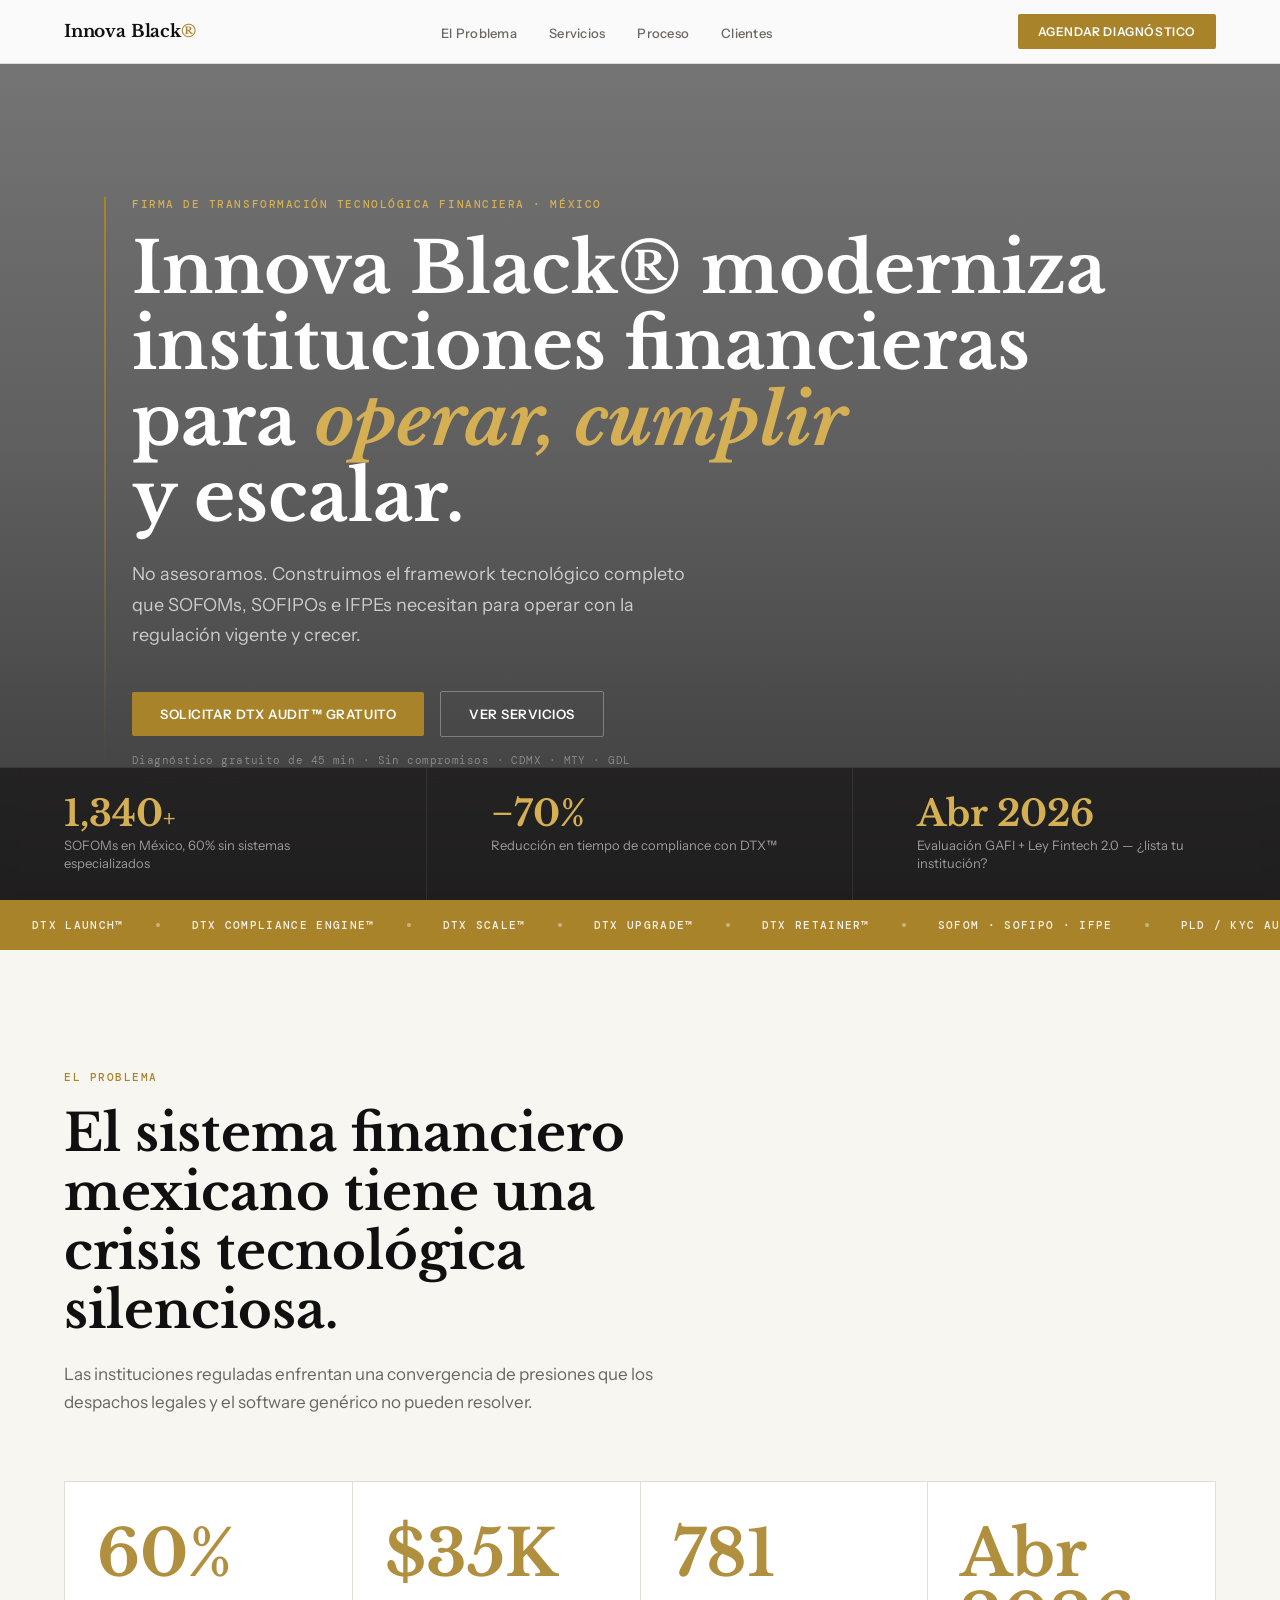
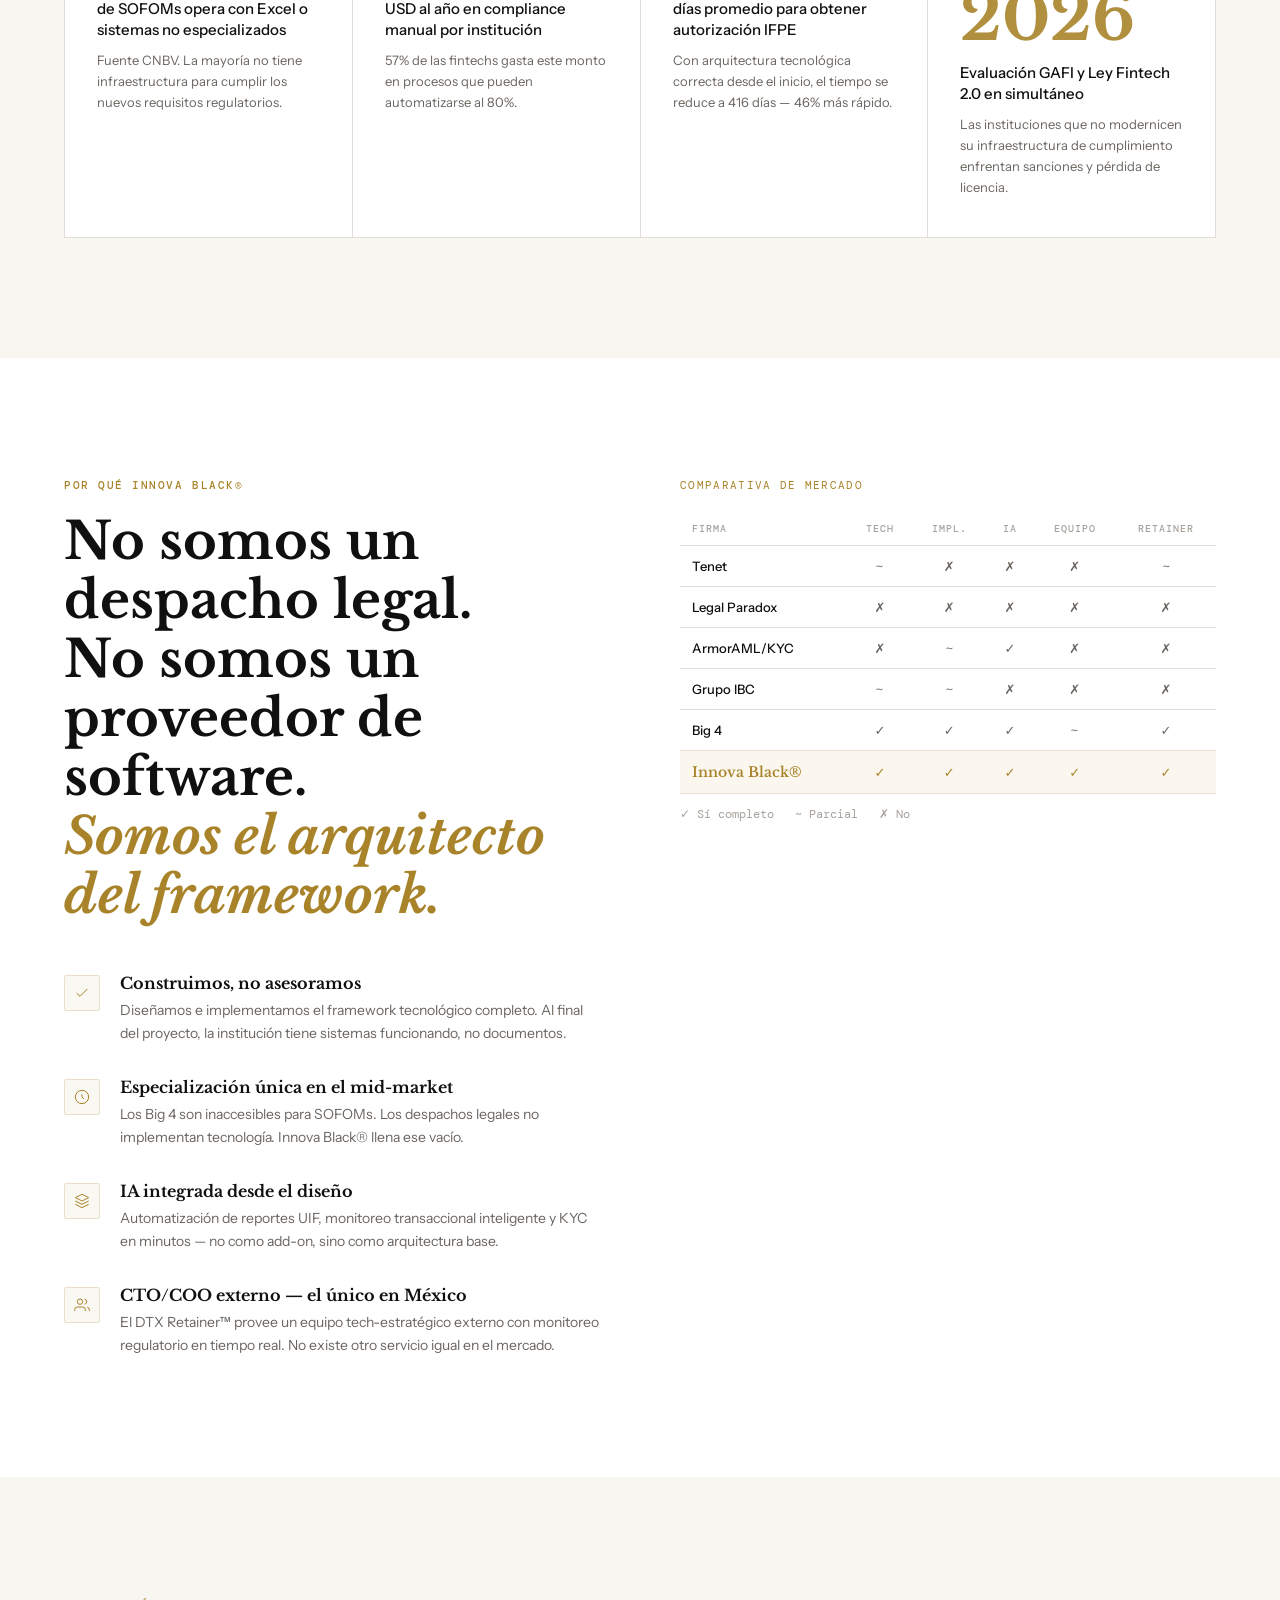
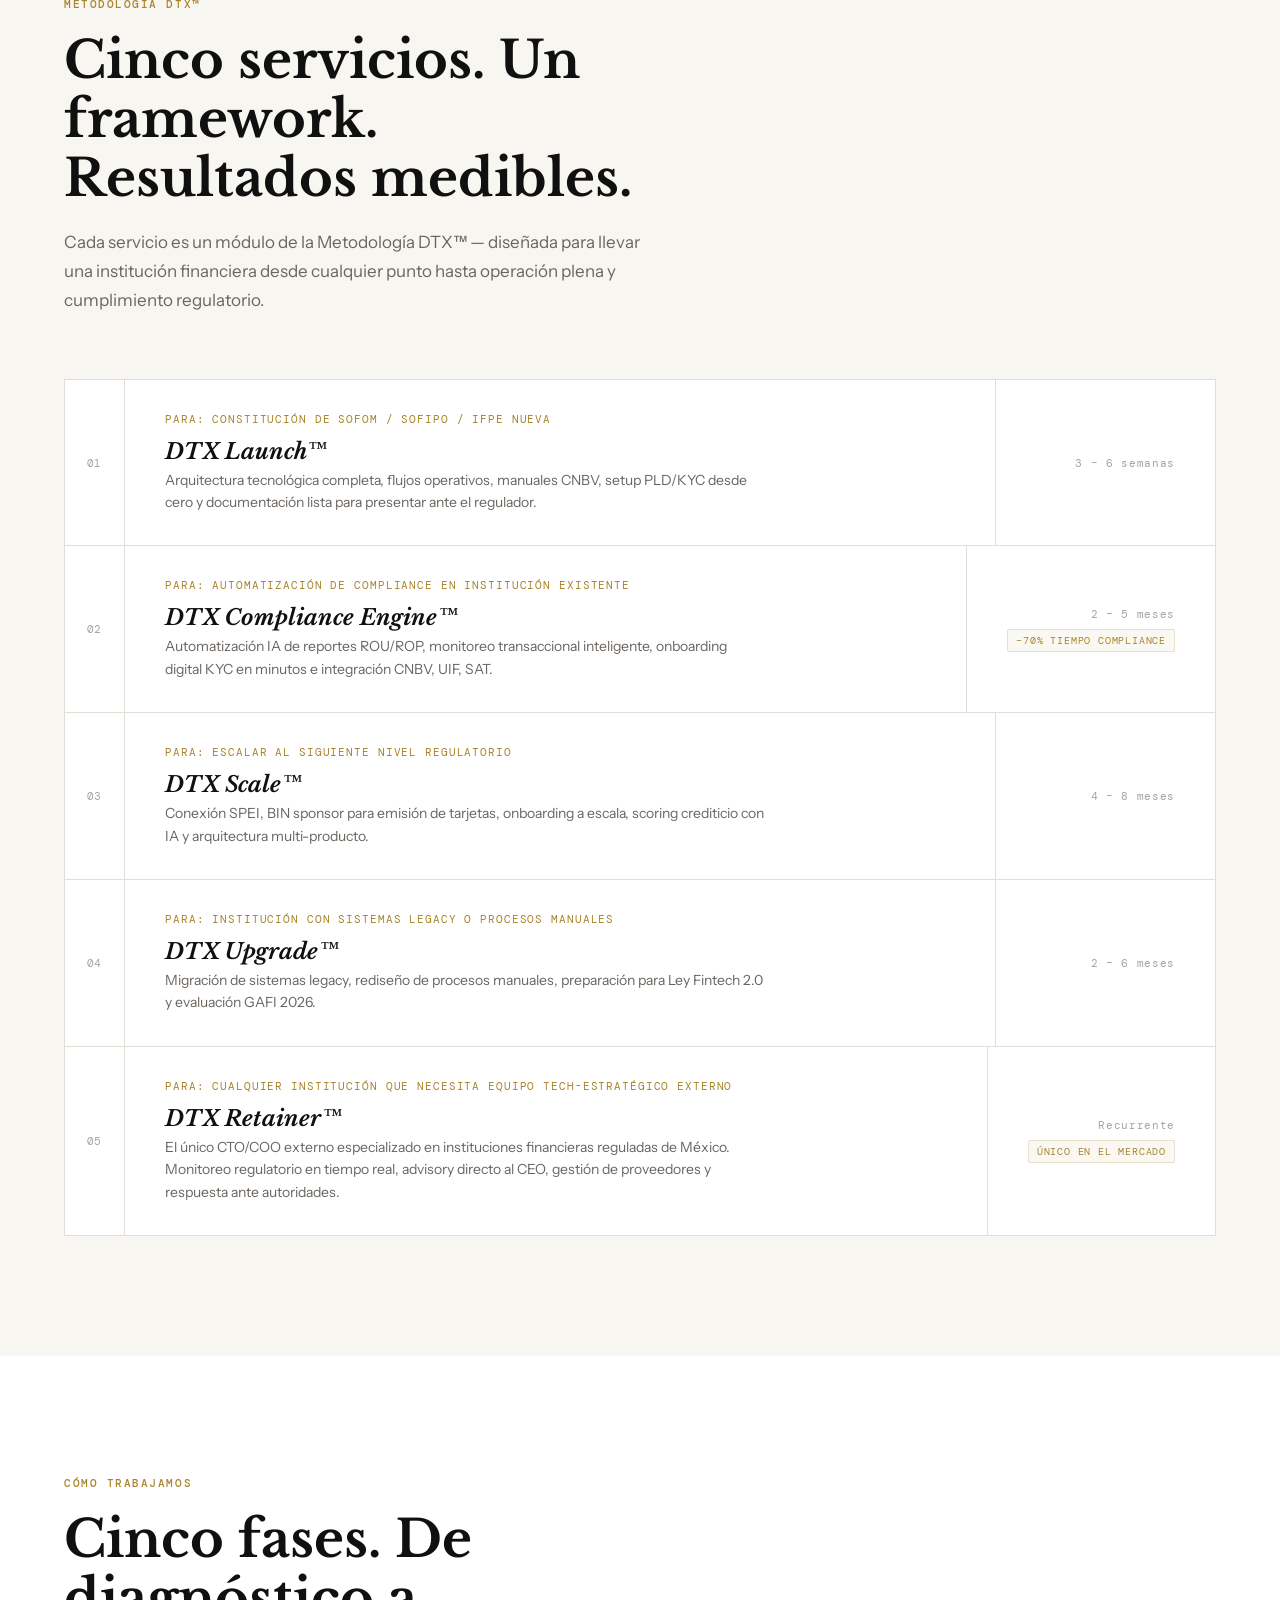
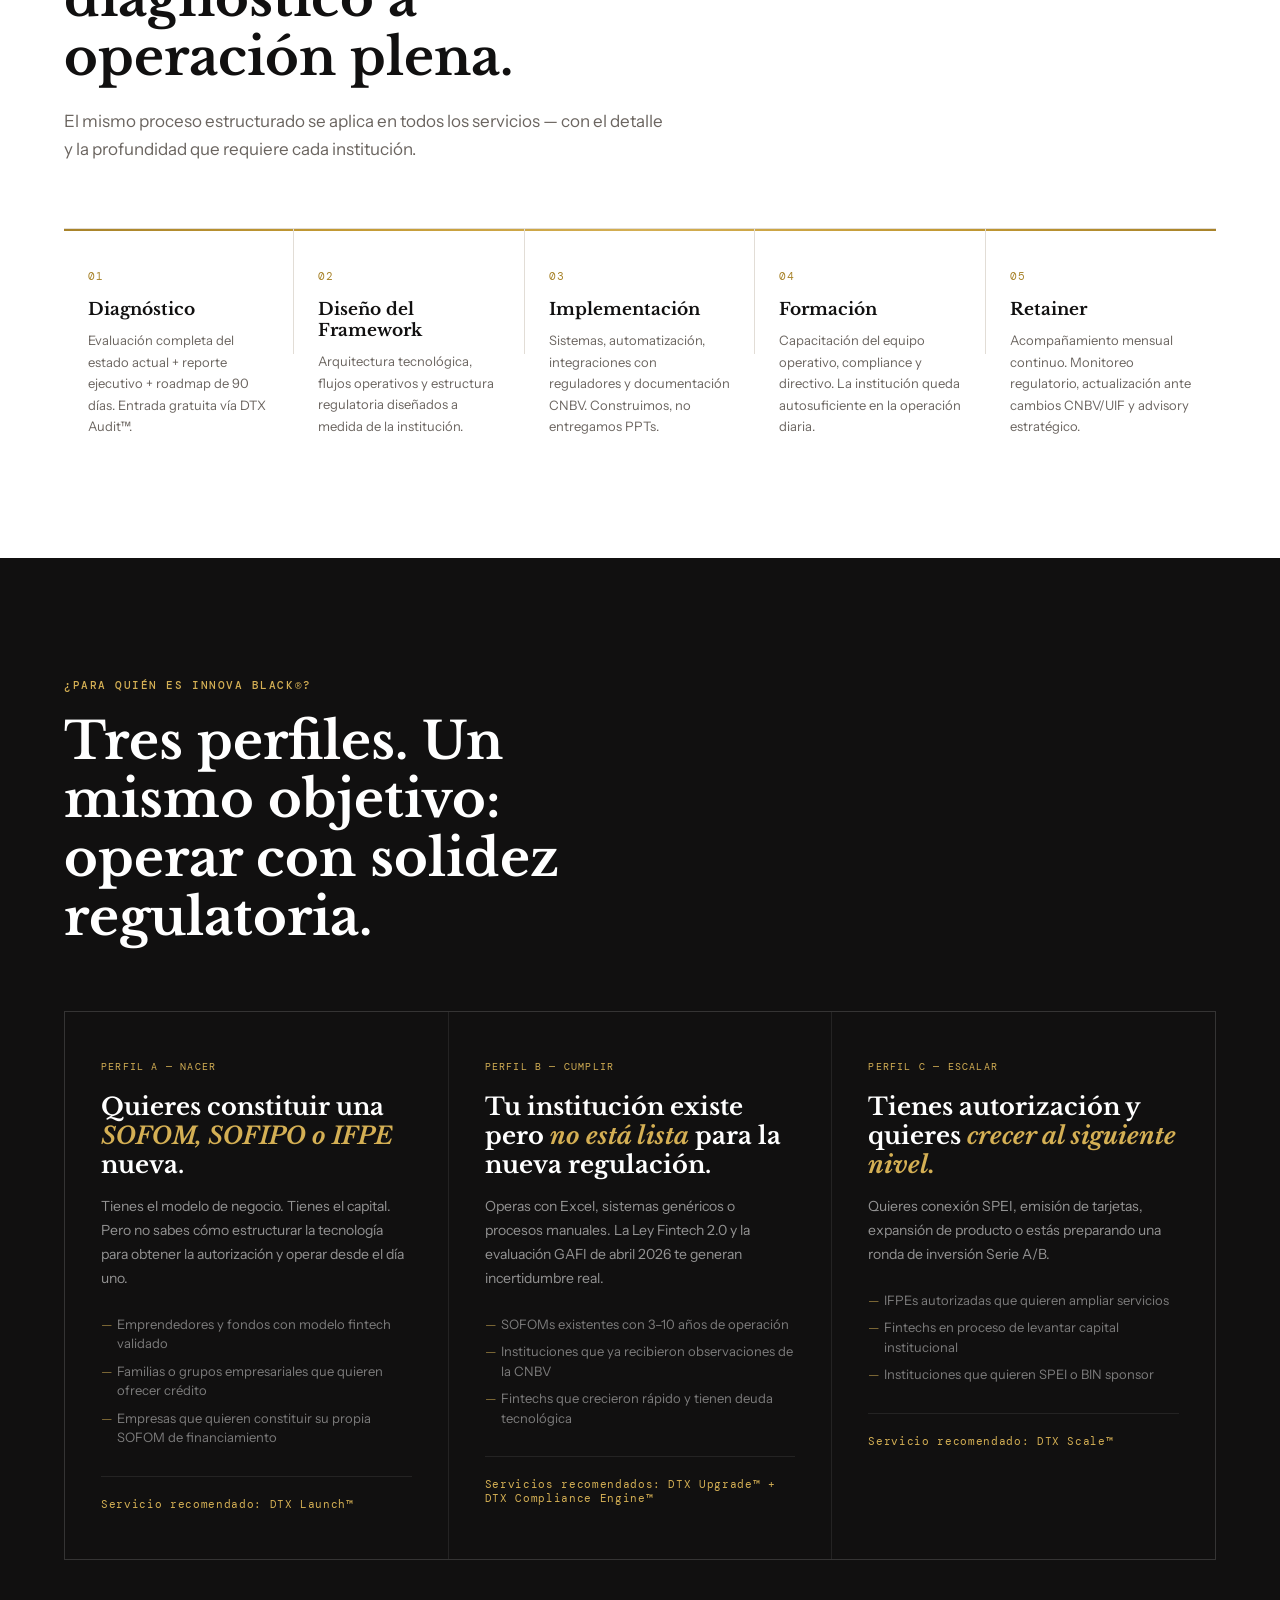
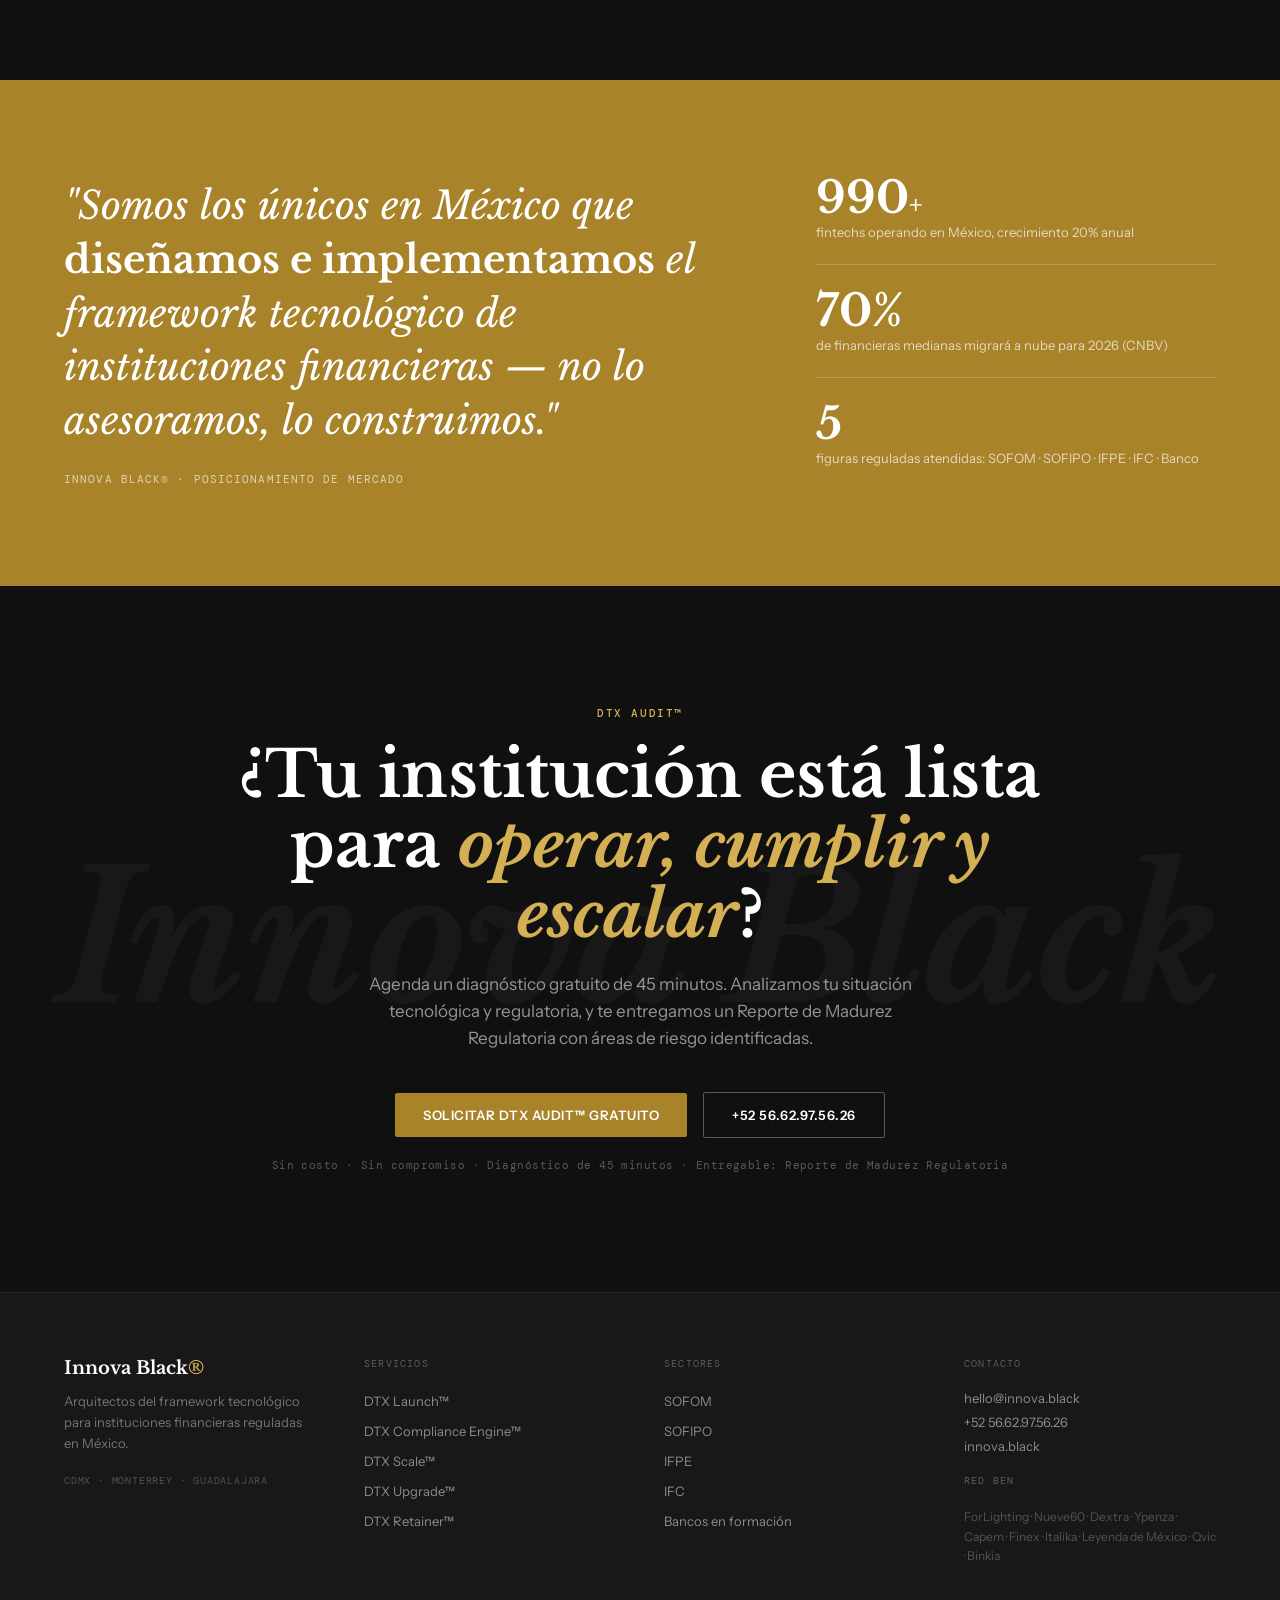
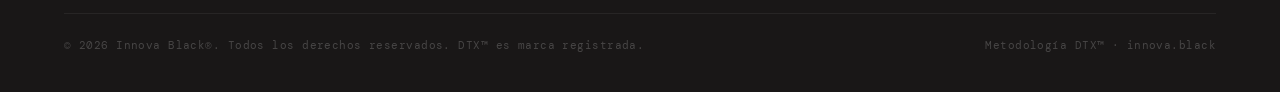
==== commit d9f884e6: "feat: fullscreen video hero — hl.com style" ====
--- a/index.html
+++ b/index.html
@@ -216,17 +216,48 @@
     /* ============================================================
        2. HERO
     ============================================================ */
+    /* Hero video fullscreen */
     #hero {
-      padding: calc(var(--pad-y) + 64px) var(--pad-x) var(--pad-y);
-      background: var(--white);
+      position: relative;
+      width: 100%;
+      height: 100vh;
+      min-height: 640px;
+      overflow: hidden;
+      display: flex;
+      align-items: center;
+      justify-content: center;
+    }
+    .hero-video {
+      position: absolute;
+      inset: 0;
+      width: 100%;
+      height: 100%;
+      object-fit: cover;
+      object-position: center;
+      z-index: 0;
+    }
+    .hero-overlay {
+      position: absolute;
+      inset: 0;
+      z-index: 1;
+      background: linear-gradient(
+        to bottom,
+        rgba(10,9,9,.55) 0%,
+        rgba(10,9,9,.65) 50%,
+        rgba(10,9,9,.80) 100%
+      );
     }
     .hero-inner {
+      position: relative;
+      z-index: 2;
       max-width: 1200px;
+      width: 100%;
+      padding: 0 var(--pad-x);
       margin: 0 auto;
-      display: grid;
-      grid-template-columns: 1fr 380px;
-      gap: 80px;
-      align-items: center;
+      padding-top: 64px;
+      display: flex;
+      flex-direction: column;
+      align-items: flex-start;
     }
     .hero-left { position: relative; padding-left: 28px; }
     .hero-line {
@@ -237,22 +268,22 @@
     }
     .hero-h1 {
       font-family: var(--serif);
-      font-size: clamp(38px, 5vw, 64px);
+      font-size: clamp(40px, 5.5vw, 76px);
       font-weight: 700;
-      line-height: 1.1;
-      color: var(--ink);
+      line-height: 1.08;
+      color: var(--white);
       margin-bottom: 24px;
     }
     .hero-h1 em {
       font-style: italic;
-      color: var(--gold);
+      color: var(--gold3);
     }
     .hero-sub {
       font-size: 18px;
       font-weight: 300;
       line-height: 1.7;
-      color: var(--muted);
-      max-width: 540px;
+      color: rgba(255,255,255,.7);
+      max-width: 560px;
       margin-bottom: 40px;
     }
     .hero-actions {
@@ -265,36 +296,37 @@
       margin-top: 16px;
       font-family: var(--mono);
       font-size: 11px;
-      color: var(--light);
+      color: rgba(255,255,255,.35);
       letter-spacing: .04em;
     }
-    .hero-stats {
-      background: var(--paper);
-      border: 1px solid var(--rule);
-      border-radius: 4px;
-      padding: 36px 32px;
-      display: flex;
-      flex-direction: column;
-      gap: 0;
+    /* Stats bar at bottom of hero */
+    .hero-stats-bar {
+      position: absolute;
+      bottom: 0; left: 0; right: 0;
+      z-index: 2;
+      display: grid;
+      grid-template-columns: repeat(3, 1fr);
+      border-top: 1px solid rgba(255,255,255,.1);
+      background: rgba(10,9,9,.55);
+      backdrop-filter: blur(8px);
     }
     .stat-row {
-      padding: 20px 0;
-      border-bottom: 1px solid var(--rule);
-    }
-    .stat-row:last-child { border-bottom: none; padding-bottom: 0; }
-    .stat-row:first-child { padding-top: 0; }
+      padding: 28px var(--pad-x);
+      border-right: 1px solid rgba(255,255,255,.08);
+    }
+    .stat-row:last-child { border-right: none; }
     .stat-num {
       font-family: var(--serif);
-      font-size: 42px;
+      font-size: 36px;
       font-weight: 700;
-      color: var(--gold);
+      color: var(--gold3);
       line-height: 1;
       margin-bottom: 4px;
     }
     .stat-label {
       font-size: 13px;
-      font-weight: 400;
-      color: var(--muted);
+      font-weight: 300;
+      color: rgba(255,255,255,.55);
       line-height: 1.4;
     }
 
@@ -1007,10 +1039,8 @@
     ============================================================ */
     @media (max-width: 1024px) {
       :root { --pad-x: 40px; --pad-y: 96px; }
-      .hero-inner { grid-template-columns: 1fr; gap: 48px; }
-      .hero-stats { display: grid; grid-template-columns: repeat(3, 1fr); }
-      .stat-row { padding: 0 20px; border-bottom: none; border-right: 1px solid var(--rule); }
-      .stat-row:last-child { border-right: none; }
+      .hero-inner { padding: 0 var(--pad-x); padding-top: 64px; }
+      .hero-stats-bar { display: none; }
       .problem-grid { grid-template-columns: repeat(2, 1fr); }
       .dif-grid { grid-template-columns: 1fr; gap: 48px; }
       .proceso-steps { grid-template-columns: repeat(3, 1fr); }
@@ -1023,8 +1053,8 @@
       :root { --pad-x: 28px; --pad-y: 80px; }
       .nav-links, .nav-cta { display: none; }
       .nav-hamburger { display: flex; }
-      .hero-stats { grid-template-columns: 1fr; }
-      .stat-row { padding: 16px 0; border-right: none; border-bottom: 1px solid var(--rule); }
+      #hero { min-height: 100svh; }
+      .hero-stats-bar { grid-template-columns: 1fr; }
       .problem-grid { grid-template-columns: 1fr; }
       .proceso-steps { grid-template-columns: 1fr 1fr; }
       .paso::after { display: none; }
@@ -1073,10 +1103,16 @@
        2. HERO
   ============================================================ -->
   <section id="hero">
+    <!-- Video background — reemplazar hero.mp4 con video corporativo real -->
+    <video class="hero-video" autoplay muted loop playsinline poster="">
+      <source src="assets/video/hero.mp4" type="video/mp4" />
+    </video>
+    <div class="hero-overlay"></div>
+
     <div class="hero-inner">
       <div class="hero-left">
         <div class="hero-line"></div>
-        <span class="eyebrow r">Firma de transformación tecnológica financiera · México</span>
+        <span class="eyebrow r" style="color:var(--gold3)">Firma de transformación tecnológica financiera · México</span>
         <h1 class="hero-h1 r d1">
           Innova Black® moderniza<br />
           instituciones financieras<br />
@@ -1090,24 +1126,25 @@
         </p>
         <div class="hero-actions r d3">
           <a href="#cta" class="btn btn-gold">Solicitar DTX Audit™ gratuito</a>
-          <a href="#servicios" class="btn btn-outline-dark">Ver servicios</a>
+          <a href="#servicios" class="btn btn-outline">Ver servicios</a>
         </div>
         <p class="hero-footnote r d4">Diagnóstico gratuito de 45 min · Sin compromisos · CDMX · MTY · GDL</p>
       </div>
-
-      <div class="hero-stats r d2">
-        <div class="stat-row">
-          <div class="stat-num">1,340<span style="font-size:28px">+</span></div>
-          <div class="stat-label">SOFOMs en México, 60% operan sin sistemas especializados</div>
-        </div>
-        <div class="stat-row">
-          <div class="stat-num">−70%</div>
-          <div class="stat-label">Reducción en tiempo de compliance con automatización DTX™</div>
-        </div>
-        <div class="stat-row">
-          <div class="stat-num">Abr<br /><span style="font-size:28px">2026</span></div>
-          <div class="stat-label">Evaluación GAFI y Ley Fintech 2.0 — ¿está tu institución lista?</div>
-        </div>
+    </div>
+
+    <!-- Stats bar bottom -->
+    <div class="hero-stats-bar">
+      <div class="stat-row r">
+        <div class="stat-num">1,340<span style="font-size:22px">+</span></div>
+        <div class="stat-label">SOFOMs en México, 60% sin sistemas especializados</div>
+      </div>
+      <div class="stat-row r d1">
+        <div class="stat-num">−70%</div>
+        <div class="stat-label">Reducción en tiempo de compliance con DTX™</div>
+      </div>
+      <div class="stat-row r d2">
+        <div class="stat-num">Abr 2026</div>
+        <div class="stat-label">Evaluación GAFI + Ley Fintech 2.0 — ¿lista tu institución?</div>
       </div>
     </div>
   </section>
